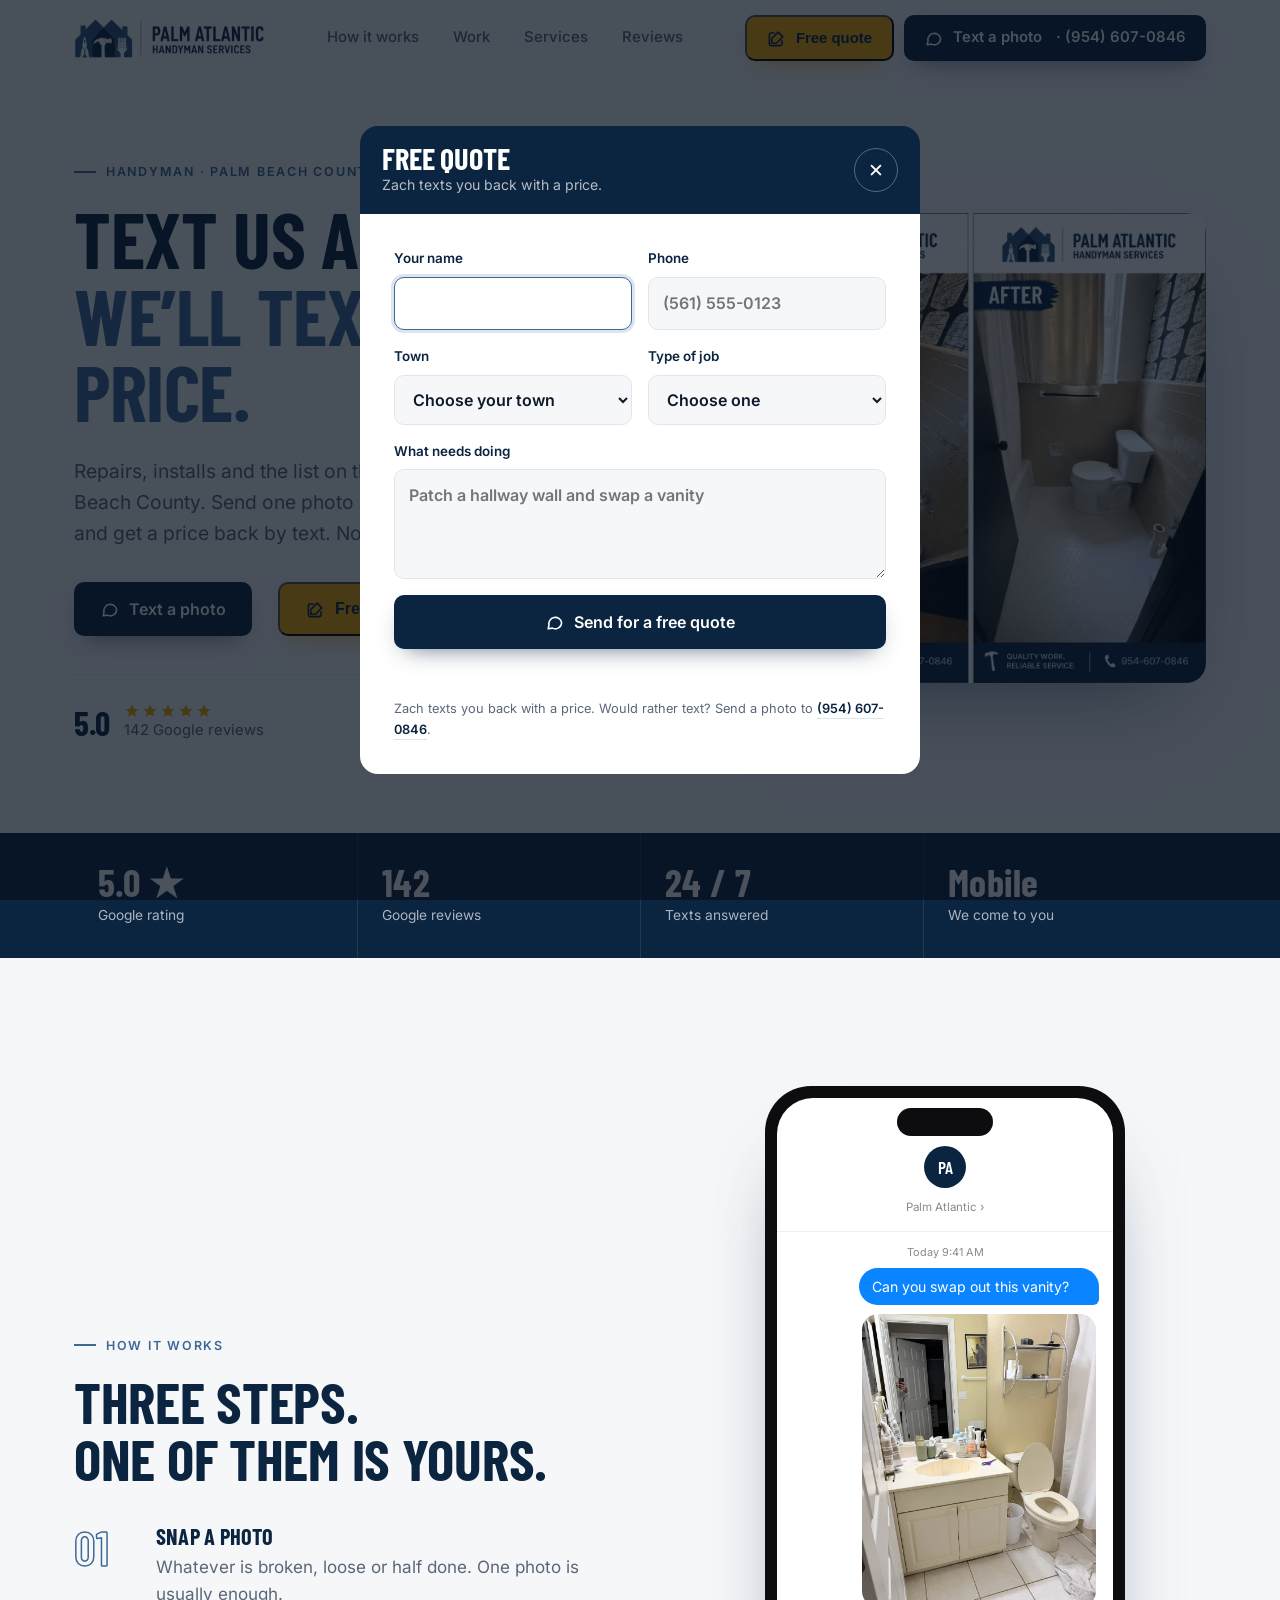
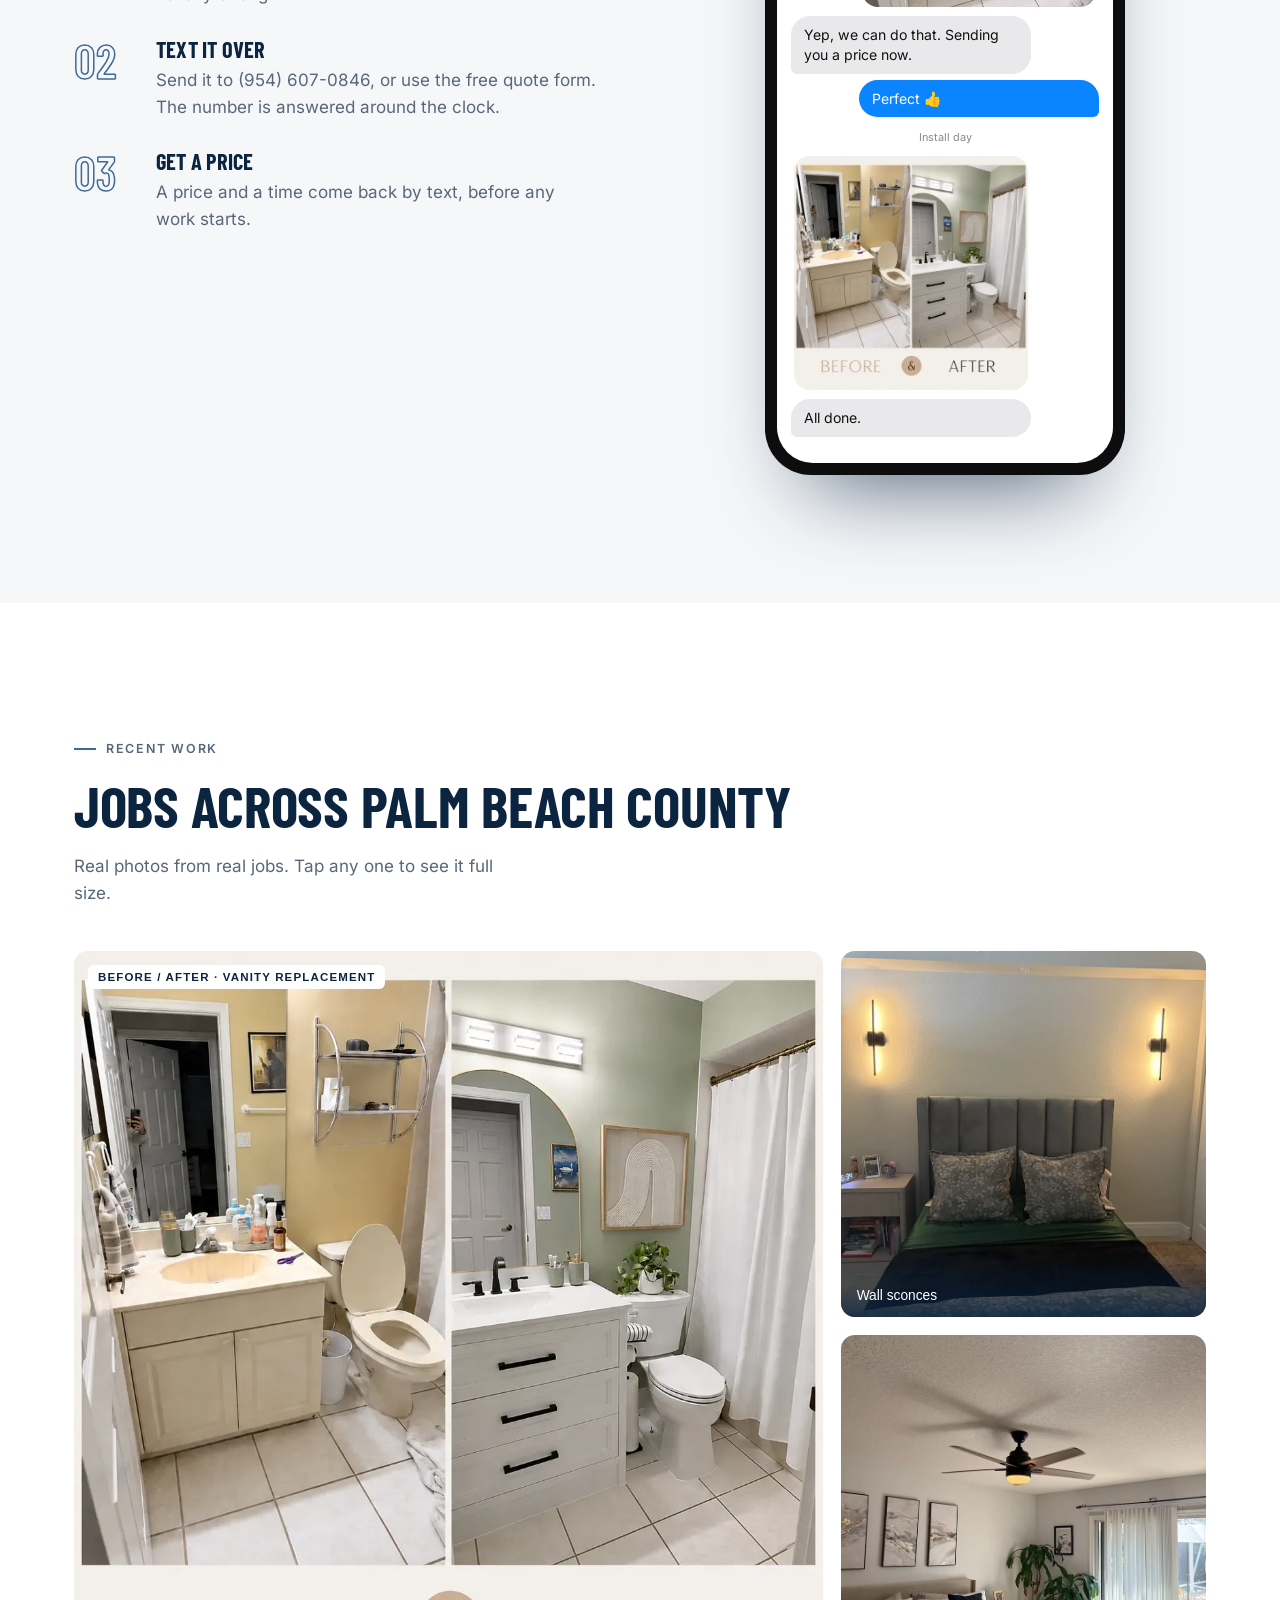
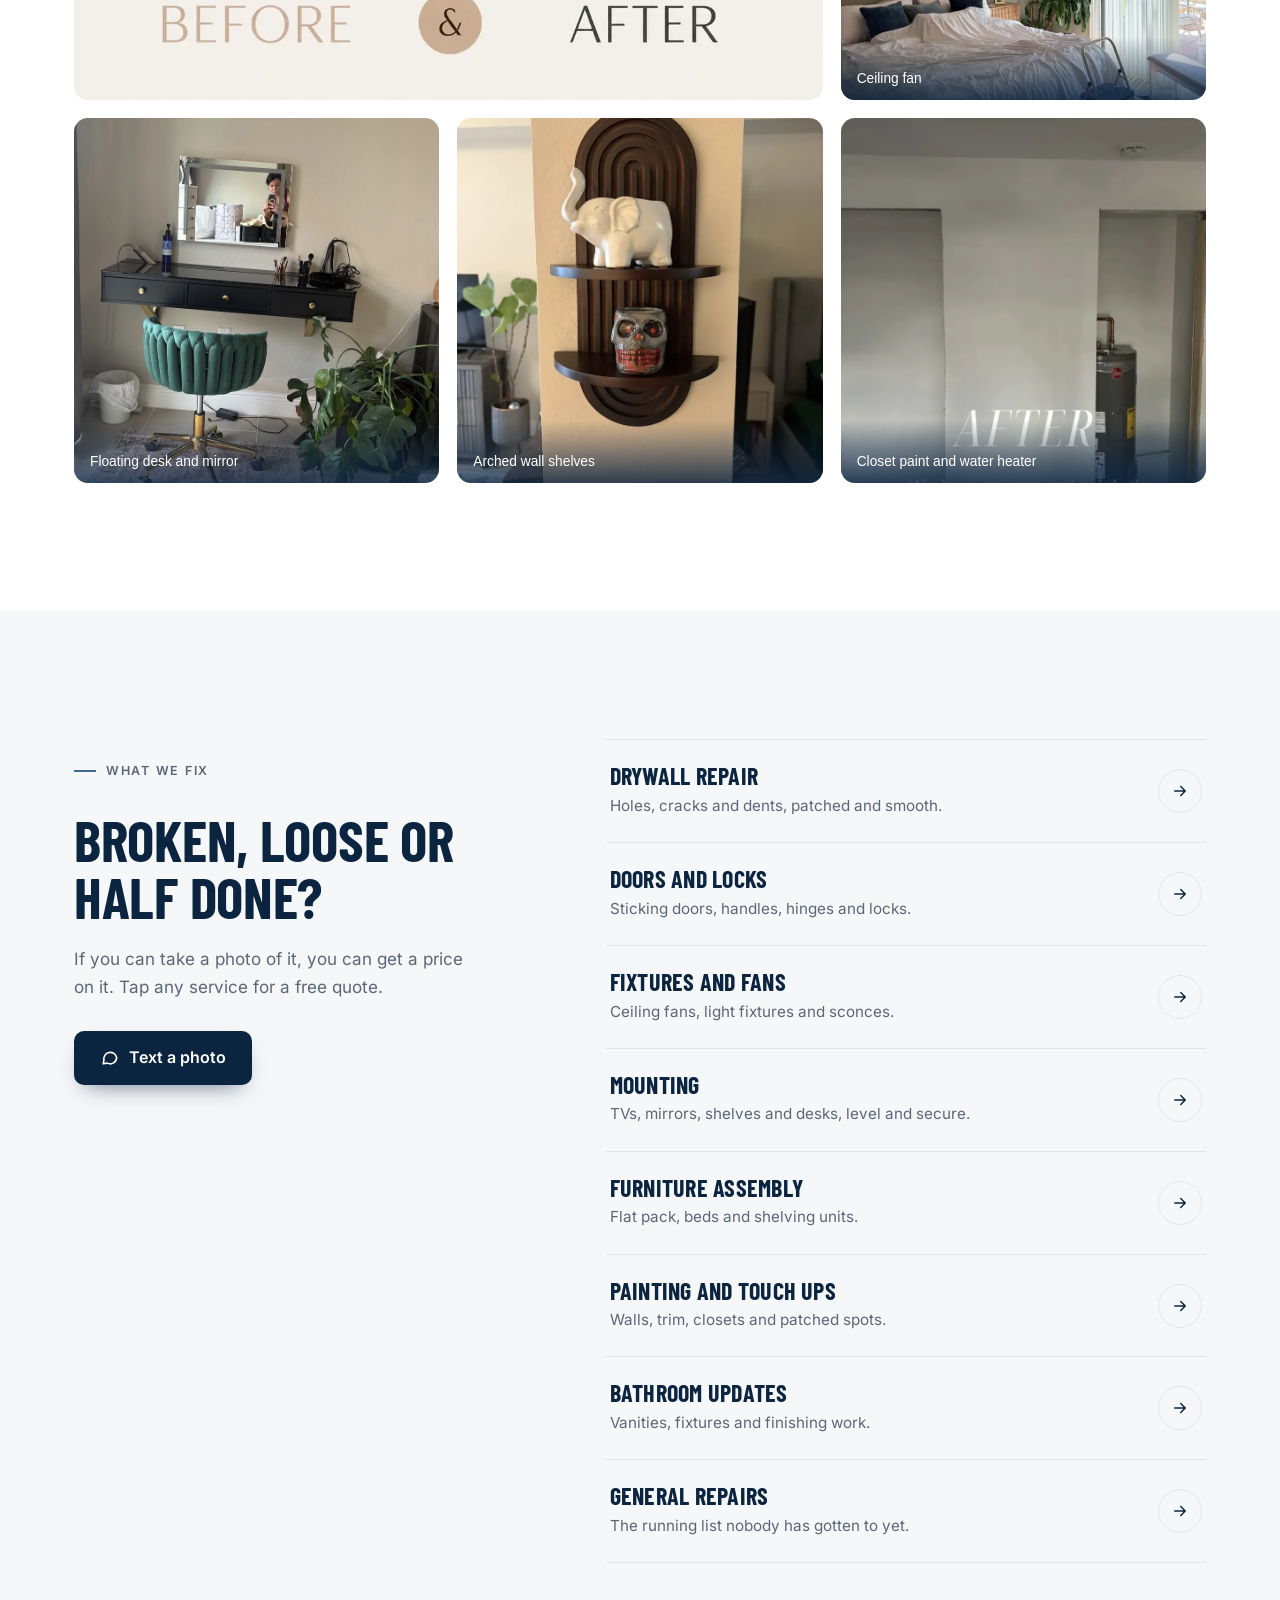
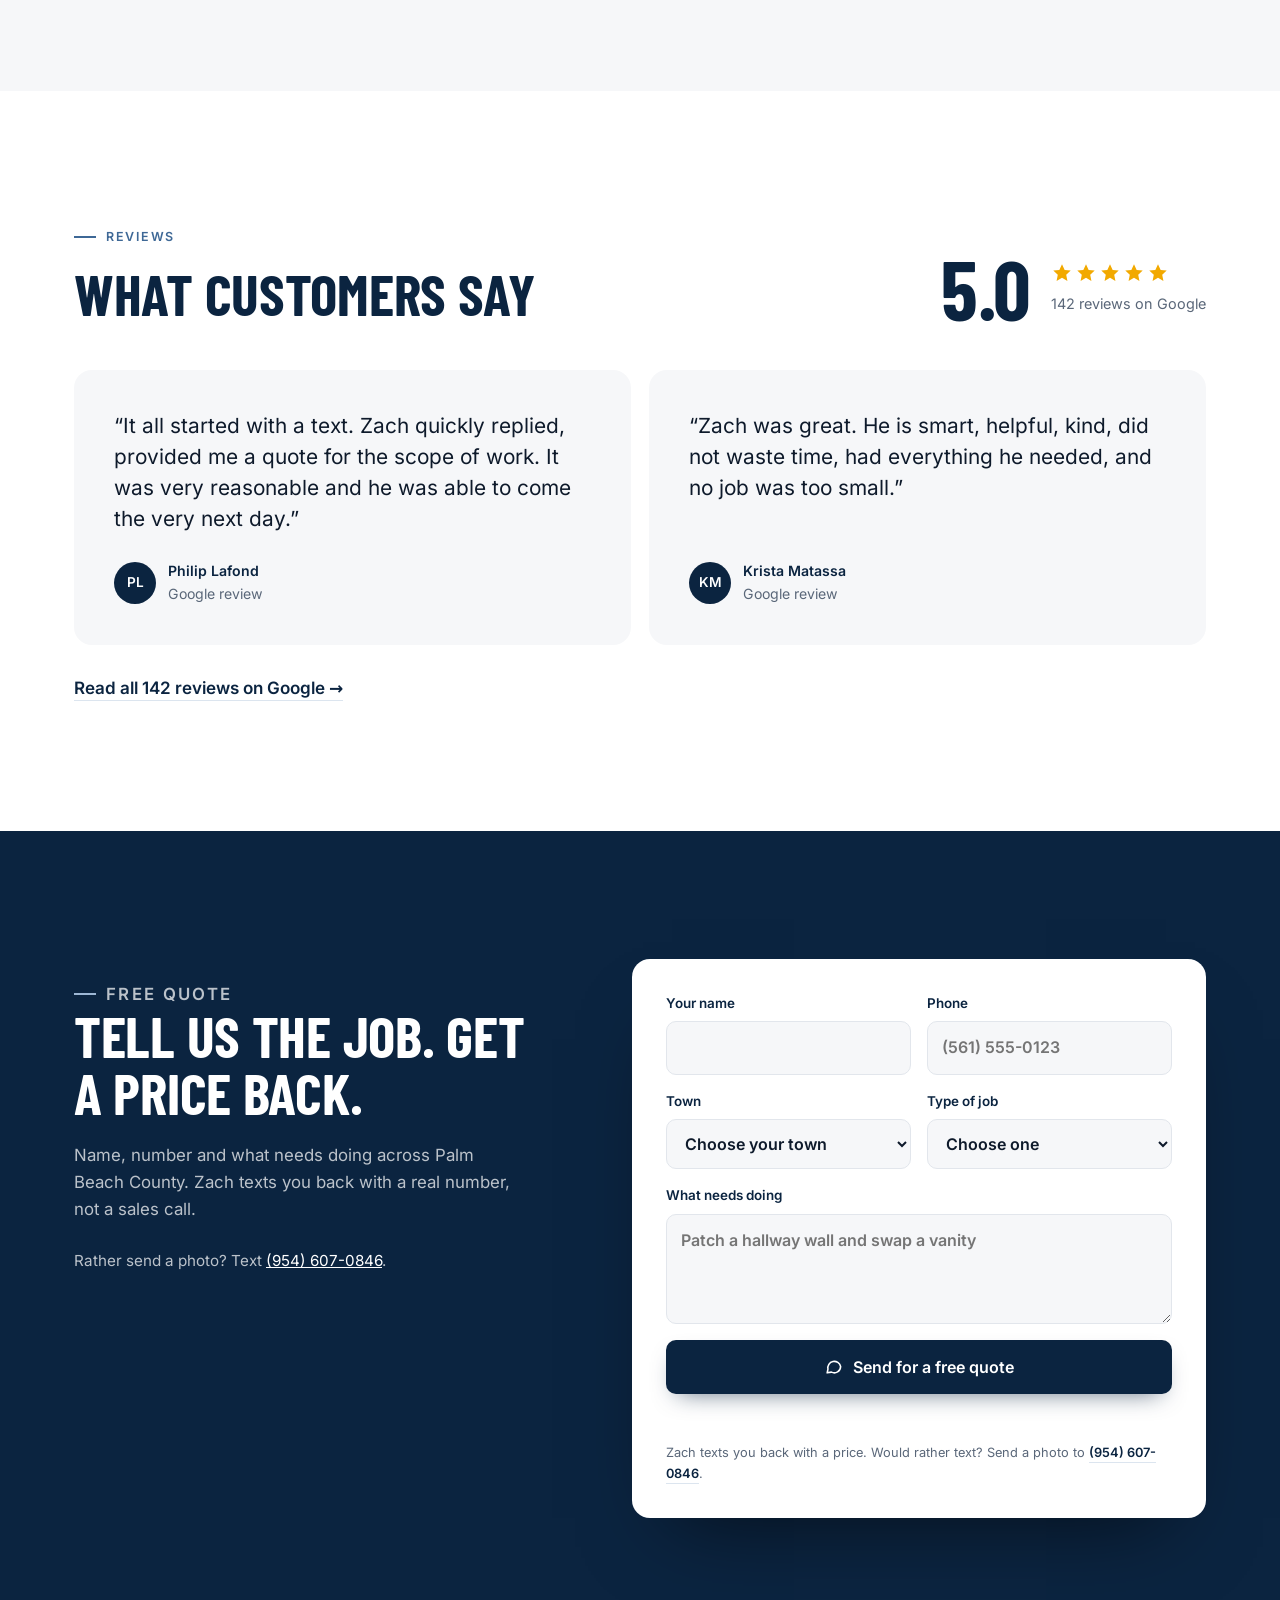
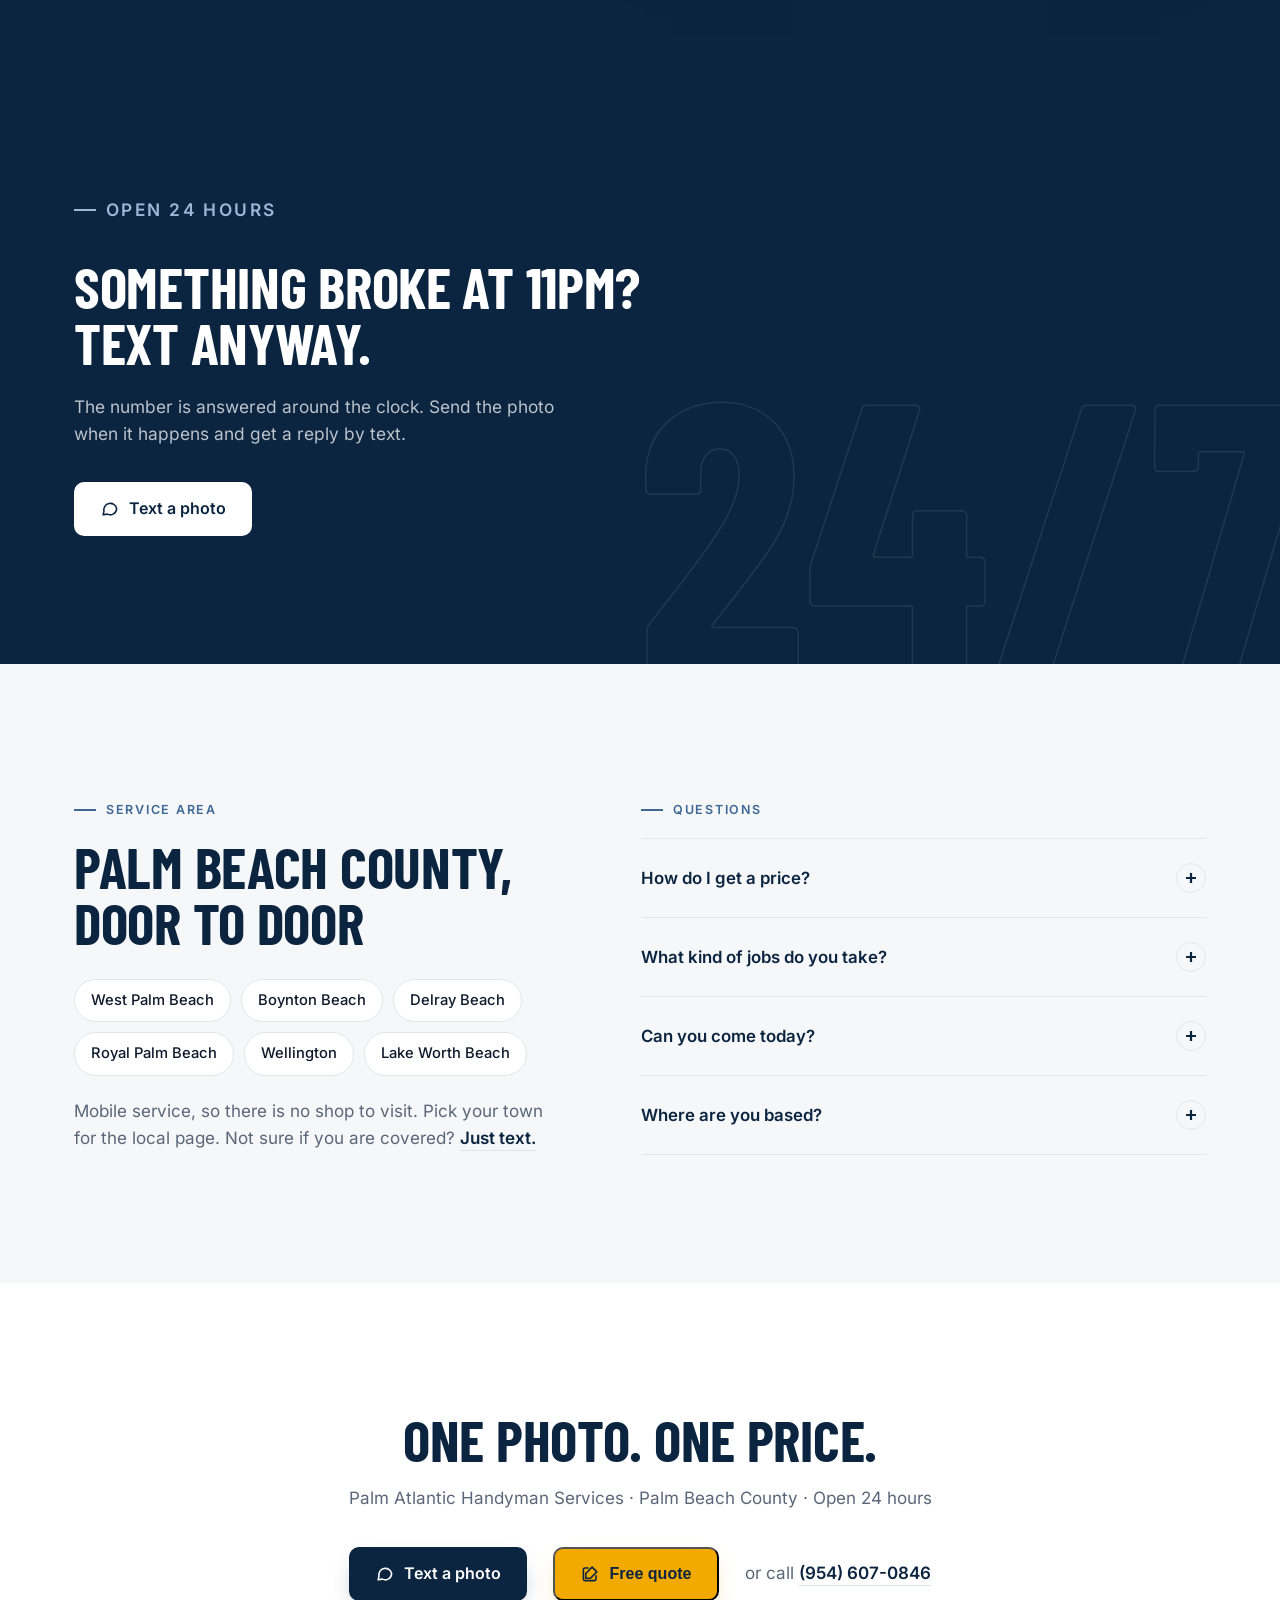
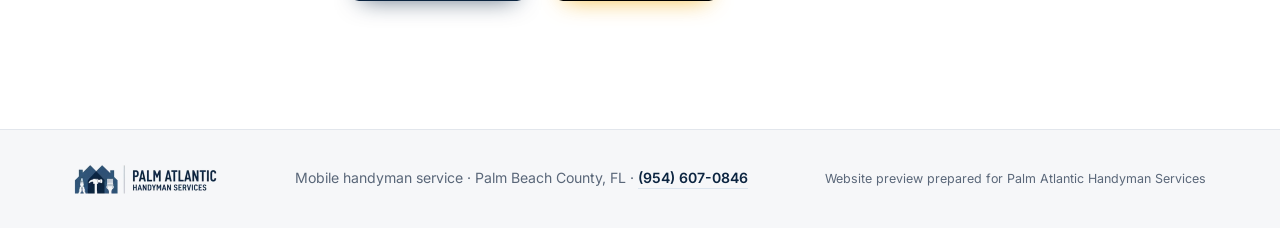
==== index.html @ 65b7be6b "Palm Atlantic Handyman Services demo (Palm Beach County) Co-Authored-By: Claude Opus 5.5 <noreply@an" ====
<!doctype html>
<html lang="en">
<head>
<meta charset="utf-8">
<meta name="viewport" content="width=device-width, initial-scale=1">
<title>Palm Atlantic Handyman Services | Palm Beach County | Text a Photo for a Price</title>
<meta name="description" content="Text a photo of the job to (954) 607-0846 or request a free quote. Handyman work across Palm Beach County. 5.0 stars from 142 Google reviews. Open 24 hours.">
<meta name="robots" content="noindex, nofollow">
<link rel="canonical" href="https://palm-atlantic-handyman-services-demo.github.io/">
<meta name="theme-color" content="#0B2440">
<link rel="icon" href="favicon.svg" type="image/svg+xml">
<link rel="preload" href="fonts/barlow-condensed-latin-700-normal.woff2" as="font" type="font/woff2" crossorigin>
<link rel="preload" href="fonts/inter-latin-400-normal.woff2" as="font" type="font/woff2" crossorigin>
<link rel="stylesheet" href="site.css">
<script type="application/ld+json">{"@context": "https://schema.org", "@type": "HomeAndConstructionBusiness", "name": "Palm Atlantic Handyman Services", "telephone": "+1-954-607-0846", "url": "https://palm-atlantic-handyman-services-demo.github.io/", "areaServed": [{"@type": "AdministrativeArea", "name": "Palm Beach County, Florida"}, {"@type": "City", "name": "West Palm Beach, FL"}, {"@type": "City", "name": "Boynton Beach, FL"}, {"@type": "City", "name": "Delray Beach, FL"}, {"@type": "City", "name": "Royal Palm Beach, FL"}, {"@type": "City", "name": "Wellington, FL"}, {"@type": "City", "name": "Lake Worth Beach, FL"}], "openingHoursSpecification": [{"@type": "OpeningHoursSpecification", "dayOfWeek": ["Monday", "Tuesday", "Wednesday", "Thursday", "Friday", "Saturday", "Sunday"], "opens": "00:00", "closes": "23:59"}], "aggregateRating": {"@type": "AggregateRating", "ratingValue": "5.0", "reviewCount": "142", "bestRating": "5"}}</script>
</head>
<body>
<svg width="0" height="0" style="position:absolute" aria-hidden="true">
  <symbol id="star" viewBox="0 0 24 24"><path d="M12 2.5l2.9 6.1 6.6.8-4.9 4.6 1.3 6.6L12 17.3l-5.9 3.3 1.3-6.6-4.9-4.6 6.6-.8z"/></symbol>
  <symbol id="msg" viewBox="0 0 24 24"><path fill="none" stroke="currentColor" stroke-width="2" stroke-linecap="round" stroke-linejoin="round" d="M21 12a8 8 0 0 1-11.6 7.1L4 20l1-4.6A8 8 0 1 1 21 12z"/></symbol>
  <symbol id="quote" viewBox="0 0 24 24"><path fill="none" stroke="currentColor" stroke-width="2" stroke-linecap="round" stroke-linejoin="round" d="M9 5H5a2 2 0 0 0-2 2v12a2 2 0 0 0 2 2h12a2 2 0 0 0 2-2v-4M14 4l6 6-8 8H6v-6z"/></symbol>
  <symbol id="arrow" viewBox="0 0 24 24"><path stroke-linecap="round" stroke-linejoin="round" d="M5 12h14M13 6l6 6-6 6"/></symbol>
</svg>
<header class="hdr" id="hdr">
  <div class="wrap hdr-in">
    <a class="logo" href="#top" aria-label="Palm Atlantic Handyman Services, home"><img src="img/logo.webp" alt="Palm Atlantic Handyman Services" width="192" height="40"></a>
    <nav class="nav" aria-label="Main"><a href="#how">How it works</a><a href="#work">Work</a><a href="#services">Services</a><a href="#reviews">Reviews</a></nav>
    <div class="hdr-ctas">
      <button class="btn btn-quote" type="button" data-quote><svg><use href="#quote"/></svg>Free quote</button>
      <a class="btn btn-primary" href="sms:+19546070846"><svg><use href="#msg"/></svg>Text a photo<span class="long">&nbsp;· (954) 607-0846</span></a>
    </div>
  </div>
</header>
<main id="top">
<section class="hero">
  <div class="wrap hero-grid">
    <div>
      <p class="kicker">Handyman · Palm Beach County, FL</p>
      <h1>Text us a photo.<br><span>We’ll text you a price.</span></h1>
      <p class="lede">Repairs, installs and the list on the fridge, handled across Palm Beach County. Send one photo of the job or a quick request and get a price back by text. No sales call.</p>
      <div class="cta-row" id="heroCta">
        <a class="btn btn-primary" href="sms:+19546070846"><svg><use href="#msg"/></svg>Text a photo</a>
        <button class="btn btn-quote" type="button" data-quote><svg><use href="#quote"/></svg>Free quote</button>
        <span class="muted">or call <a class="link" href="tel:+19546070846">(954) 607-0846</a></span>
      </div>
      <div class="rating">
        <b>5.0</b>
        <div><div class="stars" aria-label="5 out of 5 stars"><svg><use href="#star"/></svg><svg><use href="#star"/></svg><svg><use href="#star"/></svg><svg><use href="#star"/></svg><svg><use href="#star"/></svg></div>142 Google reviews</div>
      </div>
    </div>
    <div class="hero-media rv">
      <div class="frame"><img src="img/hero-ba-shower.webp" alt="Before and after of a bathroom renovation by Palm Atlantic Handyman Services" width="1100" height="1100" fetchpriority="high"></div>
      <div class="tag"><i><svg viewBox="0 0 24 24"><circle cx="12" cy="12" r="9"/><path d="M12 7v5l3 2"/></svg></i><div><strong>Open 24 hours</strong>Text any time</div></div>
    </div>
  </div>
</section>
<div class="stats">
  <div class="wrap stats-in">
    <div class="stat"><b>5.0 ★</b><span>Google rating</span></div>
    <div class="stat"><b>142</b><span>Google reviews</span></div>
    <div class="stat"><b>24 / 7</b><span>Texts answered</span></div>
    <div class="stat"><b>Mobile</b><span>We come to you</span></div>
  </div>
</div>
<section id="how">
  <div class="wrap how-grid">
    <div class="rv">
      <p class="kicker">How it works</p>
      <h2>Three steps.<br>One of them is yours.</h2>
      <ol class="steps">
        <li><span class="n">01</span><div><h3>Snap a photo</h3><p>Whatever is broken, loose or half done. One photo is usually enough.</p></div></li>
        <li><span class="n">02</span><div><h3>Text it over</h3><p>Send it to (954) 607-0846, or use the free quote form. The number is answered around the clock.</p></div></li>
        <li><span class="n">03</span><div><h3>Get a price</h3><p>A price and a time come back by text, before any work starts.</p></div></li>
      </ol>
    </div>
    <div class="phone rv" role="img" aria-label="Example text conversation: a customer sends a photo of an old bathroom vanity, gets a price, and later receives a before and after photo of the new vanity.">
      <div class="screen">
        <div class="island"></div>
        <div class="chat-top"><div class="av">PA</div><small>Palm Atlantic ›</small></div>
        <div class="time">Today 9:41 AM</div>
        <div class="msg me">Can you swap out this vanity?</div>
        <div class="msg me pic"><img src="img/old-vanity.webp" alt="Customer photo of an old bathroom vanity" width="825" height="1100" loading="lazy"></div>
        <div class="msg them">Yep, we can do that. Sending you a price now.</div>
        <div class="msg me">Perfect 👍</div>
        <div class="time">Install day</div>
        <div class="msg them pic"><img src="img/ba-vanity.webp" alt="Before and after of the new vanity" width="1100" height="1100" loading="lazy"></div>
        <div class="msg them">All done.</div>
      </div>
    </div>
  </div>
</section>
<section class="work" id="work">
  <div class="wrap">
    <div class="sec-head rv">
      <div><p class="kicker">Recent work</p><h2>Jobs across Palm Beach County</h2></div>
      <p>Real photos from real jobs. Tap any one to see it full size.</p>
    </div>
    <div class="grid" id="gallery">
      <figure class="cell feat rv" style="margin:0"><button type="button" class="tile" data-src="img/ba-vanity.webp" data-cap="Bathroom vanity replacement, before and after"><img src="img/ba-vanity.webp" alt="Before and after of a bathroom vanity replacement" width="1100" height="1100" loading="lazy"><span class="badge">Before / After · Vanity replacement</span></button></figure>
      <figure class="cell rv" style="margin:0"><button type="button" class="tile" data-src="img/sconces.webp" data-cap="Wall sconces installed"><img src="img/sconces.webp" alt="Bedroom with newly installed wall sconces beside the headboard" width="825" height="1100" loading="lazy"><figcaption>Wall sconces</figcaption></button></figure>
      <figure class="cell rv" style="margin:0"><button type="button" class="tile" data-src="img/fan.webp" data-cap="Ceiling fan installed"><img src="img/fan.webp" alt="Bedroom with a newly installed ceiling fan" width="825" height="1100" loading="lazy"><figcaption>Ceiling fan</figcaption></button></figure>
      <figure class="cell rv" style="margin:0"><button type="button" class="tile" data-src="img/desk.webp" data-cap="Floating desk and mirror mounted"><img src="img/desk.webp" alt="Wall-mounted floating desk and mirror" width="825" height="1100" loading="lazy"><figcaption>Floating desk and mirror</figcaption></button></figure>
      <figure class="cell rv" style="margin:0"><button type="button" class="tile" data-src="img/shelves.webp" data-cap="Arched wall shelves mounted"><img src="img/shelves.webp" alt="Dark wood arched wall shelves mounted on a wall" width="825" height="1100" loading="lazy"><figcaption>Arched wall shelves</figcaption></button></figure>
      <figure class="cell rv" style="margin:0"><button type="button" class="tile" data-src="img/closet.webp" data-cap="Closet primed and painted, water heater replaced"><img src="img/closet.webp" alt="Closet after priming, painting and a water heater replacement" width="778" height="1100" loading="lazy" style="object-position:50% 20%"><figcaption>Closet paint and water heater</figcaption></button></figure>
    </div>
  </div>
</section>
<section id="services">
  <div class="wrap svc-grid">
    <div class="svc-side rv">
      <p class="kicker">What we fix</p>
      <h2>Broken, loose or half done?</h2>
      <p>If you can take a photo of it, you can get a price on it. Tap any service for a free quote.</p>
      <a class="btn btn-primary" href="sms:+19546070846"><svg><use href="#msg"/></svg>Text a photo</a>
    </div>
    <ul class="svc-list rv">
      <li><a href="#quote" data-quote data-service="Drywall repair"><h3>Drywall repair</h3><p>Holes, cracks and dents, patched and smooth.</p><span class="go"><svg><use href="#arrow"/></svg></span></a></li><li><a href="#quote" data-quote data-service="Doors and locks"><h3>Doors and locks</h3><p>Sticking doors, handles, hinges and locks.</p><span class="go"><svg><use href="#arrow"/></svg></span></a></li><li><a href="#quote" data-quote data-service="Fixtures and fans"><h3>Fixtures and fans</h3><p>Ceiling fans, light fixtures and sconces.</p><span class="go"><svg><use href="#arrow"/></svg></span></a></li><li><a href="#quote" data-quote data-service="Mounting"><h3>Mounting</h3><p>TVs, mirrors, shelves and desks, level and secure.</p><span class="go"><svg><use href="#arrow"/></svg></span></a></li><li><a href="#quote" data-quote data-service="Furniture assembly"><h3>Furniture assembly</h3><p>Flat pack, beds and shelving units.</p><span class="go"><svg><use href="#arrow"/></svg></span></a></li><li><a href="#quote" data-quote data-service="Painting and touch ups"><h3>Painting and touch ups</h3><p>Walls, trim, closets and patched spots.</p><span class="go"><svg><use href="#arrow"/></svg></span></a></li><li><a href="#quote" data-quote data-service="Bathroom updates"><h3>Bathroom updates</h3><p>Vanities, fixtures and finishing work.</p><span class="go"><svg><use href="#arrow"/></svg></span></a></li><li><a href="#quote" data-quote data-service="General repairs"><h3>General repairs</h3><p>The running list nobody has gotten to yet.</p><span class="go"><svg><use href="#arrow"/></svg></span></a></li>
    </ul>
  </div>
</section>
<section class="reviews" id="reviews">
  <div class="wrap">
    <div class="rev-top rv">
      <div><p class="kicker">Reviews</p><h2>What customers say</h2></div>
      <div class="score"><b>5.0</b><div><div class="stars" aria-label="5 out of 5 stars"><svg><use href="#star"/></svg><svg><use href="#star"/></svg><svg><use href="#star"/></svg><svg><use href="#star"/></svg><svg><use href="#star"/></svg></div><small>142 reviews on Google</small></div></div>
    </div>
    <div class="quotes"><blockquote class="quote rv"><p>“It all started with a text. Zach quickly replied, provided me a quote for the scope of work. It was very reasonable and he was able to come the very next day.”</p><footer><span class="av">PL</span><span><strong>Philip Lafond</strong>Google review</span></footer></blockquote><blockquote class="quote rv"><p>“Zach was great. He is smart, helpful, kind, did not waste time, had everything he needed, and no job was too small.”</p><footer><span class="av">KM</span><span><strong>Krista Matassa</strong>Google review</span></footer></blockquote></div>
    <p style="margin-top:30px"><a class="link" href="https://www.google.com/search?q=Palm+Atlantic+Handyman+Services+reviews" target="_blank" rel="noopener">Read all 142 reviews on Google →</a></p>
  </div>
</section>
<section class="quote-sec" id="quote">
  <div class="wrap quote-grid">
    <div class="intro rv">
      <p class="kicker">Free quote</p>
      <h2>Tell us the job. Get a price back.</h2>
      <p>Name, number and what needs doing across Palm Beach County. Zach texts you back with a real number, not a sales call.</p>
      <p class="alt">Rather send a photo? Text <a href="sms:+19546070846">(954) 607-0846</a>.</p>
    </div>
    <div class="rv"><form class="q" id="quoteform" data-site="s_c24e69eabbfb9b0d" data-biz="Palm Atlantic Handyman Services" novalidate>
  <div class="row">
    <label>Your name<input name="name" autocomplete="name" required></label>
    <label>Phone<input name="phone" type="tel" inputmode="tel" autocomplete="tel" placeholder="(561) 555-0123" required></label>
  </div>
  <div class="row">
    <label>Town<select name="city"><option value="">Choose your town</option><option>West Palm Beach</option><option>Boynton Beach</option><option>Delray Beach</option><option>Royal Palm Beach</option><option>Wellington</option><option>Lake Worth Beach</option><option>Other Palm Beach County</option></select></label>
    <label>Type of job<select name="service"><option value="">Choose one</option><option>Drywall repair</option><option>Doors and locks</option><option>Fixtures and fans</option><option>Mounting</option><option>Furniture assembly</option><option>Painting and touch ups</option><option>Bathroom updates</option><option>General repairs</option><option>Something else</option></select></label>
  </div>
  <label>What needs doing<textarea name="details" placeholder="Patch a hallway wall and swap a vanity"></textarea></label>
  <label class="hp" aria-hidden="true">Website<input name="website" tabindex="-1" autocomplete="off"></label>
  <button class="btn btn-primary" type="submit"><svg><use href="#msg"/></svg>Send for a free quote</button>
  <p class="form-ok" role="status" aria-live="polite"></p>
  <p class="fine">Zach texts you back with a price. Would rather text? Send a photo to <a class="link" href="sms:+19546070846">(954) 607-0846</a>.</p>
</form></div>
  </div>
</section>
<section class="night">
  <div class="wrap rv">
    <p class="kicker">Open 24 hours</p>
    <h2>Something broke at 11pm? Text anyway.</h2>
    <p>The number is answered around the clock. Send the photo when it happens and get a reply by text.</p>
    <a class="btn btn-light" href="sms:+19546070846"><svg><use href="#msg"/></svg>Text a photo</a>
  </div>
</section>
<section id="faq">
  <div class="wrap af">
    <div class="rv">
      <p class="kicker">Service area</p>
      <h2>Palm Beach County, door to door</h2>
      <ul class="towns"><li><a href="areas/west-palm-beach/">West Palm Beach</a></li><li><a href="areas/boynton-beach/">Boynton Beach</a></li><li><a href="areas/delray-beach/">Delray Beach</a></li><li><a href="areas/royal-palm-beach/">Royal Palm Beach</a></li><li><a href="areas/wellington/">Wellington</a></li><li><a href="areas/lake-worth-beach/">Lake Worth Beach</a></li></ul>
      <p class="muted">Mobile service, so there is no shop to visit. Pick your town for the local page. Not sure if you are covered? <a class="link" href="sms:+19546070846">Just text.</a></p>
    </div>
    <div class="rv">
      <p class="kicker">Questions</p>
      <details><summary>How do I get a price?<span class="pm"><svg viewBox="0 0 12 12"><path d="M6 1v10M1 6h10"/></svg></span></summary><p>Text a photo of the job to (954) 607-0846, or use the free quote form. You get a price back by text before any work starts.</p></details><details><summary>What kind of jobs do you take?<span class="pm"><svg viewBox="0 0 12 12"><path d="M6 1v10M1 6h10"/></svg></span></summary><p>Repairs, installs, mounting, assembly and touch ups around the house. If you are unsure, send the photo and ask.</p></details><details><summary>Can you come today?<span class="pm"><svg viewBox="0 0 12 12"><path d="M6 1v10M1 6h10"/></svg></span></summary><p>Text and ask. The number is answered 24 hours, so you will get a straight answer quickly.</p></details><details><summary>Where are you based?<span class="pm"><svg viewBox="0 0 12 12"><path d="M6 1v10M1 6h10"/></svg></span></summary><p>We are a mobile service across Palm Beach County, so we come to you.</p></details>
    </div>
  </div>
</section>
<section class="final">
  <div class="wrap rv">
    <h2>One photo. One price.</h2>
    <p>Palm Atlantic Handyman Services · Palm Beach County · Open 24 hours</p>
    <div class="cta-row">
      <a class="btn btn-primary" href="sms:+19546070846"><svg><use href="#msg"/></svg>Text a photo</a>
      <button class="btn btn-quote" type="button" data-quote><svg><use href="#quote"/></svg>Free quote</button>
      <span class="muted">or call <a class="link" href="tel:+19546070846">(954) 607-0846</a></span>
    </div>
  </div>
</section>
</main>
<footer class="site">
  <div class="wrap foot">
    <img src="img/logo.webp" alt="Palm Atlantic Handyman Services" width="144" height="30" loading="lazy">
    <span>Mobile handyman service · Palm Beach County, FL · <a class="link" href="tel:+19546070846">(954) 607-0846</a></span>
    <span class="preview-note">Website preview prepared for Palm Atlantic Handyman Services</span>
  </div>
</footer>

<div class="mbar" id="mbar">
  <a class="btn btn-ghost" href="tel:+19546070846">Call</a>
  <a class="btn btn-ghost" href="sms:+19546070846">Text</a>
  <button class="btn btn-quote" type="button" data-quote>Free quote</button>
</div>

<dialog class="qm" id="quoteModal" aria-labelledby="qmTitle">
  <div class="qm-head"><div><h2 id="qmTitle">Free quote</h2><p>Zach texts you back with a price.</p></div><button class="qm-x" type="button" aria-label="Close" data-close>✕</button></div>
  <form class="q" id="quoteformModal" data-site="s_c24e69eabbfb9b0d" data-biz="Palm Atlantic Handyman Services" novalidate>
  <div class="row">
    <label>Your name<input name="name" autocomplete="name" required></label>
    <label>Phone<input name="phone" type="tel" inputmode="tel" autocomplete="tel" placeholder="(561) 555-0123" required></label>
  </div>
  <div class="row">
    <label>Town<select name="city"><option value="">Choose your town</option><option>West Palm Beach</option><option>Boynton Beach</option><option>Delray Beach</option><option>Royal Palm Beach</option><option>Wellington</option><option>Lake Worth Beach</option><option>Other Palm Beach County</option></select></label>
    <label>Type of job<select name="service"><option value="">Choose one</option><option>Drywall repair</option><option>Doors and locks</option><option>Fixtures and fans</option><option>Mounting</option><option>Furniture assembly</option><option>Painting and touch ups</option><option>Bathroom updates</option><option>General repairs</option><option>Something else</option></select></label>
  </div>
  <label>What needs doing<textarea name="details" placeholder="Patch a hallway wall and swap a vanity"></textarea></label>
  <label class="hp" aria-hidden="true">Website<input name="website" tabindex="-1" autocomplete="off"></label>
  <button class="btn btn-primary" type="submit"><svg><use href="#msg"/></svg>Send for a free quote</button>
  <p class="form-ok" role="status" aria-live="polite"></p>
  <p class="fine">Zach texts you back with a price. Would rather text? Send a photo to <a class="link" href="sms:+19546070846">(954) 607-0846</a>.</p>
</form>
</dialog>
<div class="lb" id="lb" role="dialog" aria-modal="true" aria-label="Photo viewer">
  <button class="x" type="button" aria-label="Close">✕</button>
  <button class="pv" type="button" aria-label="Previous photo">‹</button>
  <button class="nx" type="button" aria-label="Next photo">›</button>
  <figure id="lbFig"><figcaption id="lbCap"></figcaption></figure>
</div>
<script src="site.js"></script>
</body>
</html>
---- site.css ----
@font-face{font-family:'Barlow Condensed';font-style:normal;font-weight:600;font-display:swap;src:url(fonts/barlow-condensed-latin-600-normal.woff2) format('woff2')}
@font-face{font-family:'Barlow Condensed';font-style:normal;font-weight:700;font-display:swap;src:url(fonts/barlow-condensed-latin-700-normal.woff2) format('woff2')}
@font-face{font-family:'Inter';font-style:normal;font-weight:400;font-display:swap;src:url(fonts/inter-latin-400-normal.woff2) format('woff2')}
@font-face{font-family:'Inter';font-style:normal;font-weight:500;font-display:swap;src:url(fonts/inter-latin-500-normal.woff2) format('woff2')}
@font-face{font-family:'Inter';font-style:normal;font-weight:600;font-display:swap;src:url(fonts/inter-latin-600-normal.woff2) format('woff2')}
:root{
  --navy:#0B2440; --navy-2:#13335A; --steel:#3E6896; --steel-l:#DCE5EF;
  --bg:#F6F7F9; --white:#FFFFFF; --ink:#0E1A2B; --muted:#5A6779; --line:#E2E6EC;
  --gold:#F2A900;
  --max:1180px; --r:14px;
  --display:'Barlow Condensed','Arial Narrow',sans-serif;
  --body:'Inter',system-ui,-apple-system,sans-serif;
}
*{box-sizing:border-box}
html{scroll-behavior:smooth;-webkit-text-size-adjust:100%}
body{margin:0;background:var(--bg);color:var(--ink);font-family:var(--body);font-size:17px;line-height:1.6;overflow-x:hidden}
img{display:block;max-width:100%;height:auto}
a{color:inherit}
h1,h2,h3{font-family:var(--display);font-weight:700;line-height:.98;letter-spacing:-.005em;margin:0;color:var(--navy);text-transform:uppercase}
h1{font-size:clamp(3rem,6.2vw,4.9rem)}
h2{font-size:clamp(2.2rem,4.6vw,3.6rem)}
h3{font-size:1.45rem;letter-spacing:.01em}
p{margin:0}
.wrap{max-width:var(--max);margin:0 auto;padding:0 24px}
.kicker{display:inline-flex;align-items:center;gap:10px;font-size:.78rem;font-weight:600;letter-spacing:.14em;text-transform:uppercase;color:var(--steel);margin-bottom:18px}
.kicker::before{content:"";width:22px;height:2px;background:var(--steel)}
section{padding:clamp(72px,10vw,128px) 0}
:focus-visible{outline:3px solid var(--steel);outline-offset:3px;border-radius:4px}

/* buttons */
.btn{display:inline-flex;align-items:center;justify-content:center;gap:10px;min-height:54px;padding:0 26px;border-radius:10px;font-weight:600;font-size:1rem;text-decoration:none;transition:background .2s,transform .2s,box-shadow .2s;white-space:nowrap}
.btn svg{width:19px;height:19px;flex:none}
.btn-primary{background:var(--navy);color:#fff;box-shadow:0 10px 24px -12px rgba(11,36,64,.7)}
.btn-primary:hover{background:var(--navy-2);transform:translateY(-1px)}
.btn-light{background:#fff;color:var(--navy)}
.btn-light:hover{background:var(--steel-l)}
.link{font-weight:600;color:var(--navy);text-decoration:none;border-bottom:1.5px solid var(--steel-l);padding-bottom:2px;transition:border-color .2s}
.link:hover{border-color:var(--navy)}

/* header */
.hdr{position:sticky;top:0;z-index:50;background:rgba(246,247,249,.88);backdrop-filter:saturate(1.4) blur(14px);-webkit-backdrop-filter:saturate(1.4) blur(14px);border-bottom:1px solid transparent;transition:border-color .2s}
.hdr.scrolled{border-color:var(--line)}
.hdr-in{display:flex;align-items:center;justify-content:space-between;height:76px;gap:24px}
.logo img{height:40px;width:auto}
.nav{display:none;gap:34px;font-size:.93rem;font-weight:500;color:var(--muted)}
.nav a{text-decoration:none;transition:color .2s}
.nav a:hover{color:var(--navy)}
.hdr .btn{min-height:46px;padding:0 20px;font-size:.93rem}
@media(min-width:960px){.nav{display:flex}}
@media(max-width:520px){.logo img{height:32px}.hdr .btn .long{display:none}}

/* hero */
.hero{padding:clamp(40px,6vw,80px) 0 clamp(56px,7vw,96px)}
.hero-grid{display:grid;gap:48px;align-items:center}
@media(min-width:960px){.hero-grid{grid-template-columns:1.12fr .88fr;gap:64px}}
.hero h1 span{color:var(--steel)}
.hero .lede{font-size:clamp(1.05rem,1.6vw,1.2rem);color:var(--muted);max-width:30em;margin:26px 0 34px}
.cta-row{display:flex;flex-wrap:wrap;align-items:center;gap:14px 26px}
.rating{display:flex;align-items:center;gap:14px;margin-top:38px;padding-top:28px;border-top:1px solid var(--line);font-size:.92rem;color:var(--muted)}
.rating b{font-family:var(--display);font-size:2.1rem;line-height:1;color:var(--navy)}
.stars{display:flex;gap:2px;color:var(--gold)}
.stars svg{width:16px;height:16px;fill:currentColor}
.hero-media{position:relative}
.hero-media .frame{border-radius:20px;overflow:hidden;box-shadow:0 40px 80px -40px rgba(11,36,64,.55);background:#fff}
.hero-media img{width:100%;aspect-ratio:1/1;object-fit:cover}
.tag{position:absolute;left:-18px;bottom:28px;background:#fff;border-radius:12px;padding:14px 18px;box-shadow:0 18px 40px -18px rgba(11,36,64,.45);display:flex;align-items:center;gap:12px;font-size:.86rem;color:var(--muted);line-height:1.3}
.tag strong{display:block;color:var(--navy);font-size:.95rem}
.tag i{width:38px;height:38px;border-radius:10px;background:var(--navy);display:grid;place-items:center;flex:none}
.tag i svg{width:18px;height:18px;fill:none;stroke:#fff;stroke-width:2}
@media(max-width:959px){.tag{left:12px;bottom:12px}}

/* stats */
.stats{background:var(--navy);color:#fff;padding:0}
.stats-in{display:grid;grid-template-columns:repeat(2,1fr)}
@media(min-width:860px){.stats-in{grid-template-columns:repeat(4,1fr)}}
.stat{padding:30px 24px;border-left:1px solid rgba(255,255,255,.1)}
.stat:first-child{border-left:0}
@media(max-width:859px){.stat:nth-child(3){border-left:0}.stat:nth-child(-n+2){border-bottom:1px solid rgba(255,255,255,.1)}}
.stat b{display:block;font-family:var(--display);font-size:2.4rem;line-height:1;letter-spacing:.01em}
.stat span{font-size:.86rem;color:rgba(255,255,255,.66)}

/* how */
.how-grid{display:grid;gap:56px;align-items:center}
@media(min-width:960px){.how-grid{grid-template-columns:1fr 1fr;gap:88px}}
.steps{list-style:none;margin:40px 0 0;padding:0;display:grid;gap:30px}
.steps li{display:grid;grid-template-columns:64px 1fr;gap:4px 18px}
.steps .n{font-family:var(--display);font-size:3rem;line-height:.9;color:var(--steel-l);-webkit-text-stroke:1.5px var(--steel);color:transparent}
.steps h3{font-size:1.4rem;margin-bottom:6px}
.steps p{color:var(--muted)}
.phone{width:min(360px,100%);margin:0 auto;background:#0d0d0f;border-radius:46px;padding:12px;box-shadow:0 50px 90px -45px rgba(11,36,64,.75)}
.screen{background:#fff;border-radius:36px;overflow:hidden;padding:0 14px 20px}
.island{width:96px;height:28px;background:#0d0d0f;border-radius:20px;margin:10px auto 6px}
.chat-top{text-align:center;padding:4px 0 12px;border-bottom:1px solid #eee;margin:0 -14px 12px}
.chat-top .av{width:42px;height:42px;border-radius:50%;margin:0 auto 4px;background:var(--navy);color:#fff;display:grid;place-items:center;font-family:var(--display);font-size:1.1rem}
.chat-top small{font-size:.72rem;color:#8a8a8e}
.msg{max-width:78%;padding:9px 13px;border-radius:19px;font-size:.88rem;line-height:1.4;margin:6px 0}
.msg.me{background:#0A84FF;color:#fff;margin-left:auto;border-bottom-right-radius:6px}
.msg.them{background:#E9E9EB;color:#111;border-bottom-left-radius:6px}
.msg.pic{padding:3px;background:none}
.msg.pic img{border-radius:16px;aspect-ratio:4/5;object-fit:cover;width:100%}
.msg.them.pic img{aspect-ratio:1/1}
.time{text-align:center;font-size:.68rem;color:#8a8a8e;margin:12px 0 4px}

/* work */
.work{background:#fff}
.sec-head{display:flex;flex-wrap:wrap;justify-content:space-between;align-items:flex-end;gap:20px;margin-bottom:44px}
.sec-head p{color:var(--muted);max-width:26em}
.grid{display:grid;gap:14px;grid-template-columns:repeat(2,1fr)}
@media(min-width:860px){.grid{grid-template-columns:repeat(3,1fr);gap:18px}.grid .feat{grid-column:span 2;grid-row:span 2}}
.grid .feat{grid-column:span 2}
@media(max-width:859px){.grid .cell:last-child{grid-column:span 2}.grid .cell:last-child img{aspect-ratio:16/10;object-position:50% 75%!important}}
.tile{position:relative;border:0;padding:0;background:var(--bg);border-radius:var(--r);overflow:hidden;cursor:zoom-in;display:block;width:100%}
.tile img{width:100%;height:100%;aspect-ratio:1/1;object-fit:cover;transition:transform .6s cubic-bezier(.2,.7,.2,1)}
.tile:hover img{transform:scale(1.04)}
.tile figcaption{position:absolute;left:0;right:0;bottom:0;padding:34px 16px 14px;background:linear-gradient(transparent,rgba(11,36,64,.82));color:#fff;font-size:.86rem;font-weight:500;text-align:left}
.tile .badge{position:absolute;top:14px;left:14px;background:#fff;color:var(--navy);font-size:.72rem;font-weight:600;letter-spacing:.1em;text-transform:uppercase;padding:6px 10px;border-radius:6px}

/* services */
.svc-grid{display:grid;gap:48px}
@media(min-width:960px){.svc-grid{grid-template-columns:.85fr 1.15fr;gap:88px}.svc-side{position:sticky;top:120px;align-self:start}}
.svc-side p{color:var(--muted);margin:22px 0 30px;max-width:24em}
.svc-list{list-style:none;margin:0;padding:0;border-top:1px solid var(--line)}
.svc-list a{display:grid;grid-template-columns:1fr auto;align-items:center;gap:6px 20px;padding:24px 4px;border-bottom:1px solid var(--line);text-decoration:none;transition:background .2s,padding .2s}
.svc-list a:hover{background:#fff;padding-left:16px;padding-right:16px}
.svc-list h3{font-size:1.5rem}
.svc-list p{grid-column:1;color:var(--muted);font-size:.95rem}
.svc-list .go{grid-row:1/span 2;grid-column:2;width:44px;height:44px;border-radius:50%;border:1px solid var(--line);display:grid;place-items:center;transition:background .2s,border-color .2s}
.svc-list .go svg{width:18px;height:18px;stroke:var(--navy);fill:none;stroke-width:2;transition:transform .2s}
.svc-list a:hover .go{background:var(--navy);border-color:var(--navy)}
.svc-list a:hover .go svg{stroke:#fff;transform:translateX(2px)}

/* reviews */
.reviews{background:#fff}
.rev-top{display:grid;gap:40px;margin-bottom:48px}
@media(min-width:960px){.rev-top{grid-template-columns:1fr auto;align-items:end}}
.score{display:flex;align-items:center;gap:20px}
.score b{font-family:var(--display);font-size:5.2rem;line-height:.8;color:var(--navy)}
.score .stars svg{width:22px;height:22px}
.score small{display:block;color:var(--muted);font-size:.9rem;margin-top:8px}
.quotes{display:grid;gap:18px}
@media(min-width:860px){.quotes{grid-template-columns:1fr 1fr}}
.quote{margin:0;background:var(--bg);border-radius:18px;padding:clamp(28px,3.4vw,40px);display:flex;flex-direction:column;gap:26px}
.quote p{font-size:clamp(1.1rem,1.7vw,1.3rem);line-height:1.5;color:var(--ink);flex:1}
.quote footer{display:flex;align-items:center;gap:12px;font-size:.88rem;color:var(--muted)}
.quote .av{width:42px;height:42px;border-radius:50%;background:var(--navy);color:#fff;display:grid;place-items:center;font-weight:600;font-size:.85rem}
.quote footer strong{display:block;color:var(--navy)}

/* night band */
.night{background:var(--navy);color:#fff;position:relative;overflow:hidden}
.night::after{content:"24/7";position:absolute;right:-2%;bottom:-8%;font-family:var(--display);font-weight:700;font-size:clamp(12rem,30vw,26rem);line-height:1;color:transparent;-webkit-text-stroke:1.5px rgba(255,255,255,.09);pointer-events:none}
.night .wrap{position:relative;z-index:1}
.night h2{color:#fff;max-width:11em}
.night p{color:rgba(255,255,255,.72);max-width:30em;margin:22px 0 34px;font-size:1.08rem}
.night .kicker{color:#9DB7D5}.night .kicker::before{background:#9DB7D5}

/* area + faq */
.af{display:grid;gap:64px}
@media(min-width:960px){.af{grid-template-columns:1fr 1.2fr;gap:96px}}
.towns{display:flex;flex-wrap:wrap;gap:10px;margin:28px 0 22px;padding:0;list-style:none}
.towns li{background:#fff;border:1px solid var(--line);border-radius:999px;padding:9px 16px;font-size:.92rem;font-weight:500}
.muted{color:var(--muted)}
details{border-bottom:1px solid var(--line)}
details:first-of-type{border-top:1px solid var(--line)}
summary{list-style:none;cursor:pointer;display:flex;justify-content:space-between;align-items:center;gap:20px;padding:24px 0;font-weight:600;font-size:1.05rem;color:var(--navy)}
summary::-webkit-details-marker{display:none}
summary .pm{width:30px;height:30px;border-radius:50%;border:1px solid var(--line);display:grid;place-items:center;flex:none;transition:transform .25s,background .2s}
summary .pm svg{width:12px;height:12px;stroke:var(--navy);stroke-width:2.2}
details[open] summary .pm{transform:rotate(45deg);background:var(--steel-l)}
details p{padding:0 40px 24px 0;color:var(--muted)}

/* final + footer */
.final{background:#fff;text-align:center}
.final h2{margin:0 auto 18px;max-width:12em}
.final p{color:var(--muted);margin-bottom:34px}
.final .cta-row{justify-content:center}
footer.site{border-top:1px solid var(--line);padding:34px 0 calc(34px + 84px)}
@media(min-width:768px){footer.site{padding-bottom:34px}}
.foot{display:flex;flex-wrap:wrap;gap:16px 30px;align-items:center;justify-content:space-between;font-size:.88rem;color:var(--muted)}
.foot img{height:30px;width:auto}

/* mobile bar */
.mbar{position:fixed;left:0;right:0;bottom:0;z-index:60;display:grid;grid-template-columns:1.4fr 1fr;gap:10px;padding:10px 14px calc(10px + env(safe-area-inset-bottom));background:rgba(255,255,255,.94);backdrop-filter:blur(12px);-webkit-backdrop-filter:blur(12px);border-top:1px solid var(--line);transform:translateY(110%);transition:transform .3s ease}
.mbar.show{transform:none}
.mbar .btn{min-height:50px;padding:0 12px}
.mbar .btn-ghost{background:var(--bg);color:var(--navy);border:1px solid var(--line)}
@media(min-width:768px){.mbar{display:none}}

/* lightbox */
.lb{position:fixed;inset:0;z-index:100;background:rgba(6,16,30,.94);display:none;align-items:center;justify-content:center;padding:24px}
.lb.on{display:flex}
.lb figure{margin:0;display:flex;flex-direction:column;align-items:center;gap:14px}
.lb img{max-width:min(92vw,1000px);max-height:80vh;border-radius:12px;object-fit:contain}
.lb figcaption{color:rgba(255,255,255,.8);font-size:.9rem}
.lb button{position:absolute;width:52px;height:52px;border-radius:50%;border:1px solid rgba(255,255,255,.25);background:rgba(255,255,255,.08);color:#fff;font-size:1.4rem;cursor:pointer;display:grid;place-items:center}
.lb button:hover{background:rgba(255,255,255,.18)}
.lb .x{top:18px;right:18px}.lb .pv{left:16px;top:50%;transform:translateY(-50%)}.lb .nx{right:16px;top:50%;transform:translateY(-50%)}

/* reveal */
.rv{opacity:0;transform:translateY(22px);transition:opacity .8s cubic-bezier(.2,.7,.2,1),transform .8s cubic-bezier(.2,.7,.2,1)}
.rv.in{opacity:1;transform:none}
@media(prefers-reduced-motion:reduce){.rv{opacity:1;transform:none;transition:none}*{scroll-behavior:auto!important}}

/* quote form (added) */
.btn-quote{background:var(--gold);color:var(--navy);box-shadow:0 10px 24px -12px rgba(242,169,0,.8)}
.btn-quote:hover{background:#FFBC1F;transform:translateY(-1px)}
.hdr-ctas{display:flex;gap:10px;align-items:center}
@media(max-width:520px){.hdr .btn-quote{display:none}}
.quote-sec{background:var(--navy);color:#fff}
.quote-sec h2{color:#fff}
.quote-sec .kicker{color:#9DB7D5}.quote-sec .kicker::before{background:#9DB7D5}
.quote-grid{display:grid;gap:44px;align-items:start}
@media(min-width:960px){.quote-grid{grid-template-columns:.9fr 1.1fr;gap:88px}}
.quote-sec .intro p{color:rgba(255,255,255,.72);margin:22px 0 0;max-width:26em;font-size:1.05rem}
.quote-sec .intro .alt{margin-top:26px;font-size:.95rem}
.quote-sec .intro .alt a{color:#fff}
form.q{background:#fff;color:var(--ink);border-radius:18px;padding:clamp(22px,3vw,34px);display:grid;gap:16px;box-shadow:0 40px 80px -40px rgba(0,0,0,.6)}
form.q .row{display:grid;gap:16px}
@media(min-width:600px){form.q .row{grid-template-columns:1fr 1fr}}
form.q label{display:grid;gap:7px;font-size:.84rem;font-weight:600;color:var(--navy)}
form.q input,form.q select,form.q textarea{font:inherit;font-size:16px;color:var(--ink);background:var(--bg);border:1px solid var(--line);border-radius:10px;padding:13px 14px;min-height:50px;width:100%}
form.q textarea{min-height:110px;resize:vertical}
form.q input:focus,form.q select:focus,form.q textarea:focus{outline:none;border-color:var(--steel);background:#fff;box-shadow:0 0 0 3px var(--steel-l)}
form.q .hp{position:absolute;left:-9999px;width:1px;height:1px;overflow:hidden}
form.q button[type=submit]{border:0;cursor:pointer;width:100%;font-family:inherit}
form.q .form-ok{font-size:.92rem;color:var(--muted);min-height:1.2em}
form.q .form-ok.err{color:#B3261E}
form.q .form-ok.good{color:#1B6B3A;font-weight:600}
form.q .fine{font-size:.8rem;color:var(--muted)}
dialog.qm{border:0;padding:0;background:transparent;width:min(560px,calc(100vw - 24px));max-height:calc(100dvh - 24px);overflow:auto}
dialog.qm::backdrop{background:rgba(6,16,30,.72)}
dialog.qm .qm-head{display:flex;justify-content:space-between;align-items:center;gap:16px;background:var(--navy);color:#fff;border-radius:18px 18px 0 0;padding:18px 22px}
dialog.qm .qm-head h2{color:#fff;font-size:1.9rem}
dialog.qm .qm-head p{color:rgba(255,255,255,.7);font-size:.88rem}
dialog.qm .qm-x{width:44px;height:44px;border-radius:50%;border:1px solid rgba(255,255,255,.3);background:transparent;color:#fff;font-size:1.2rem;cursor:pointer;flex:none}
dialog.qm form.q{border-radius:0 0 18px 18px;box-shadow:none}
.towns a{text-decoration:none;display:block}
.towns li:has(a):hover{border-color:var(--navy)}
.crumb{font-size:.85rem;color:var(--muted);margin-bottom:14px}
.crumb a{color:var(--navy)}
.mbar{grid-template-columns:1fr 1fr 1fr;gap:8px}
.mbar .btn{font-size:.92rem;gap:6px}
.preview-note{font-size:.78rem;color:var(--muted)}
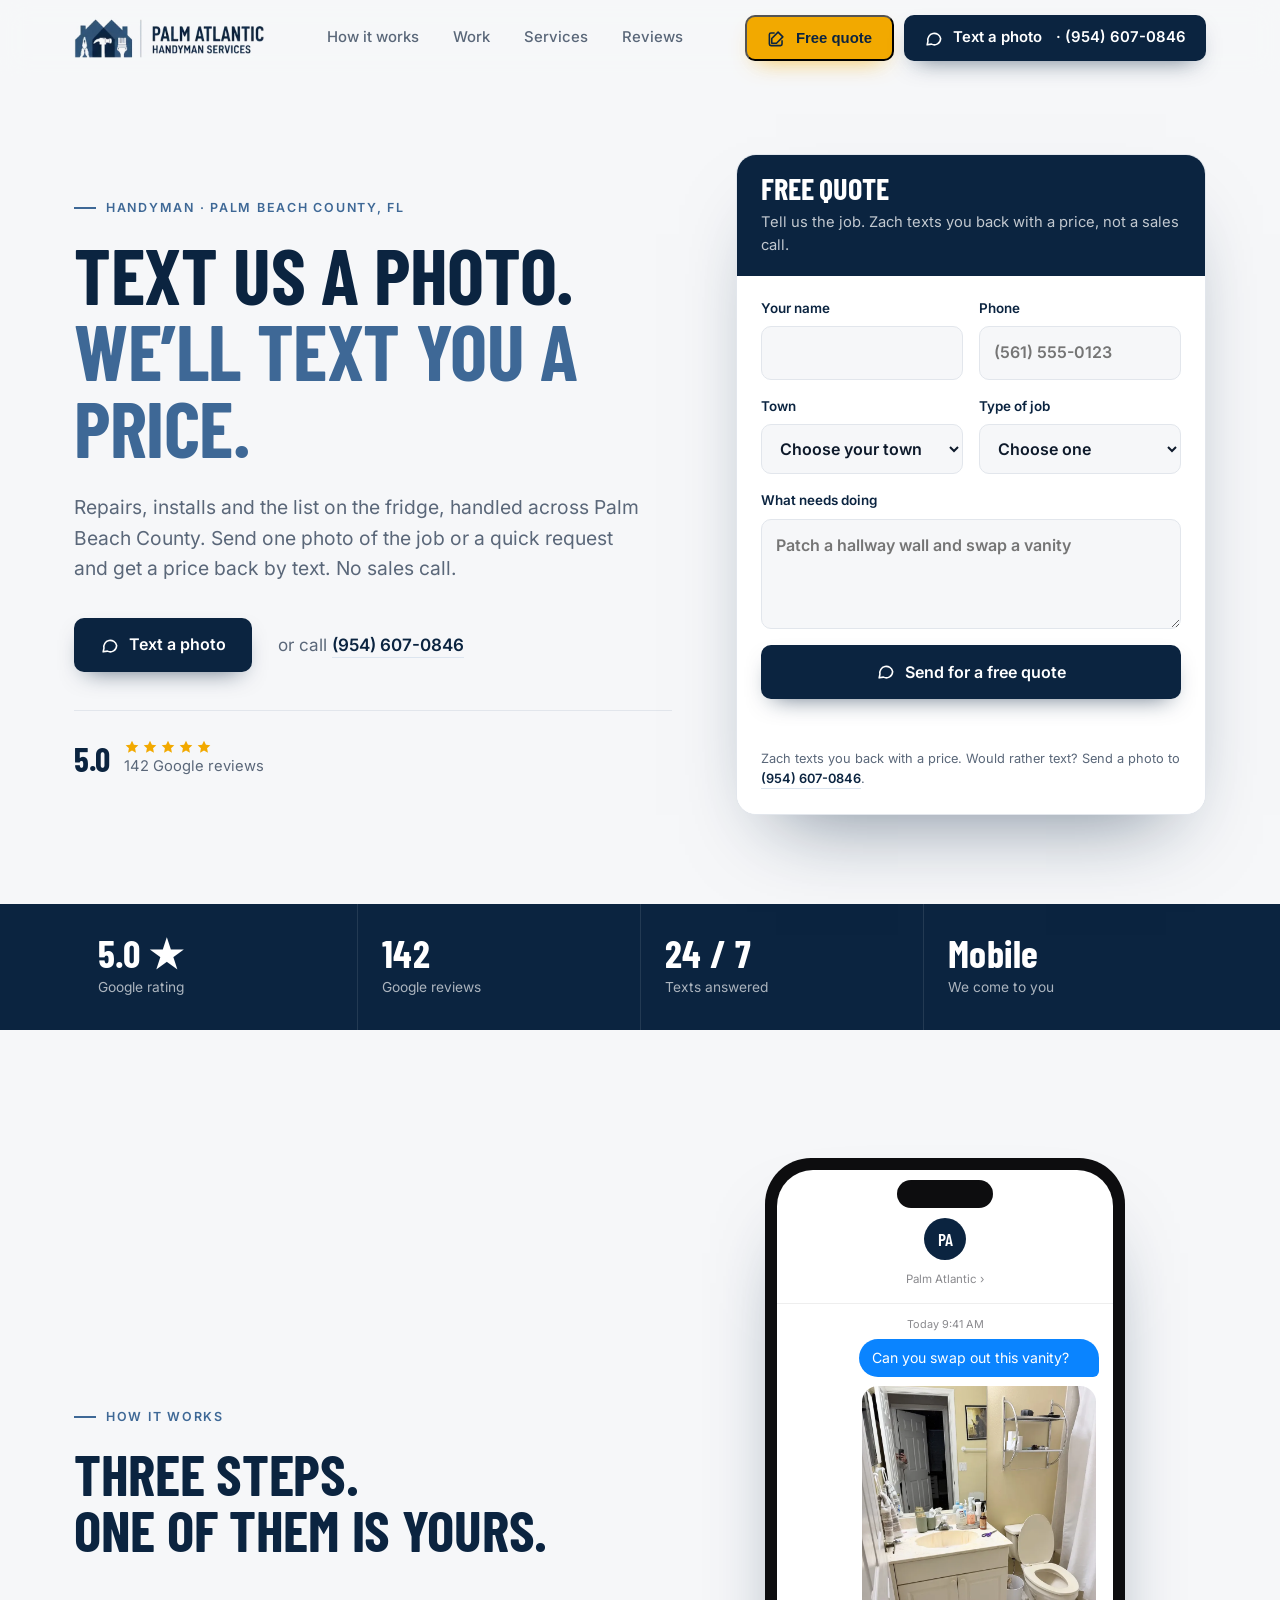
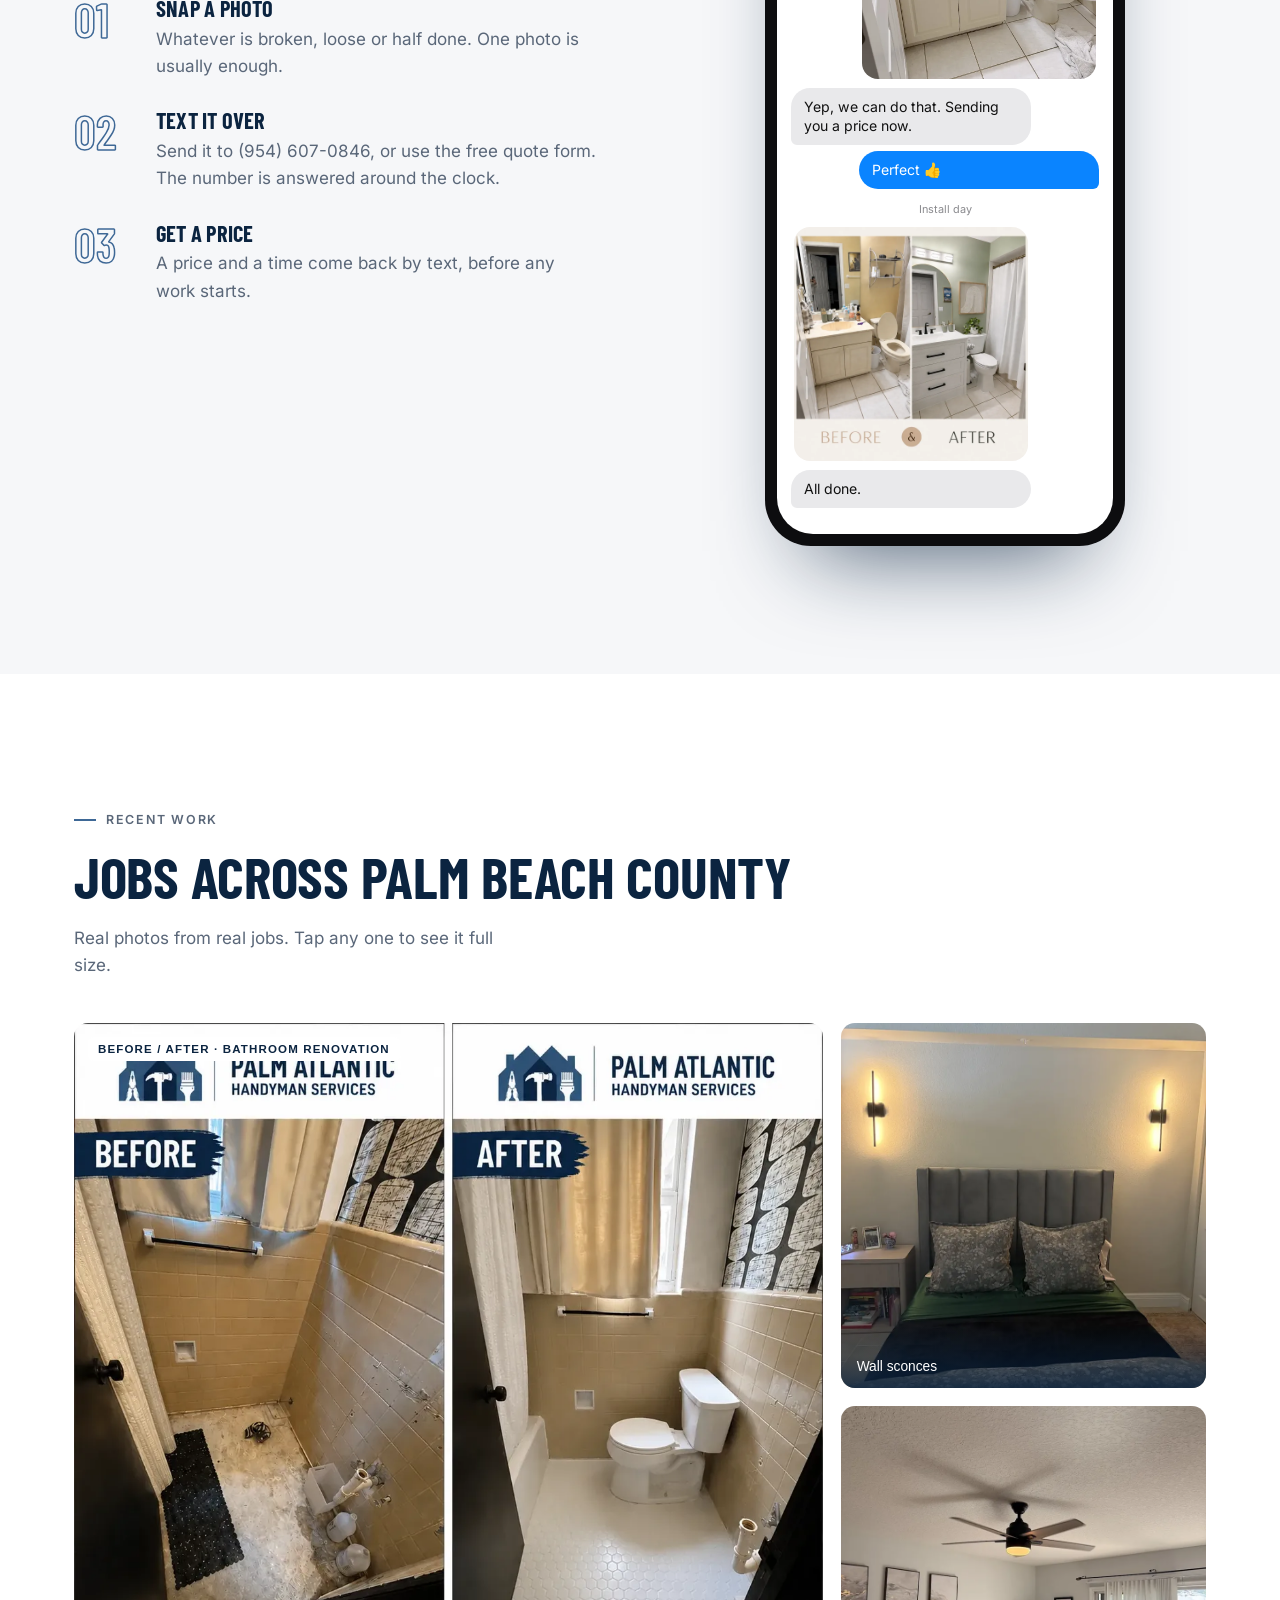
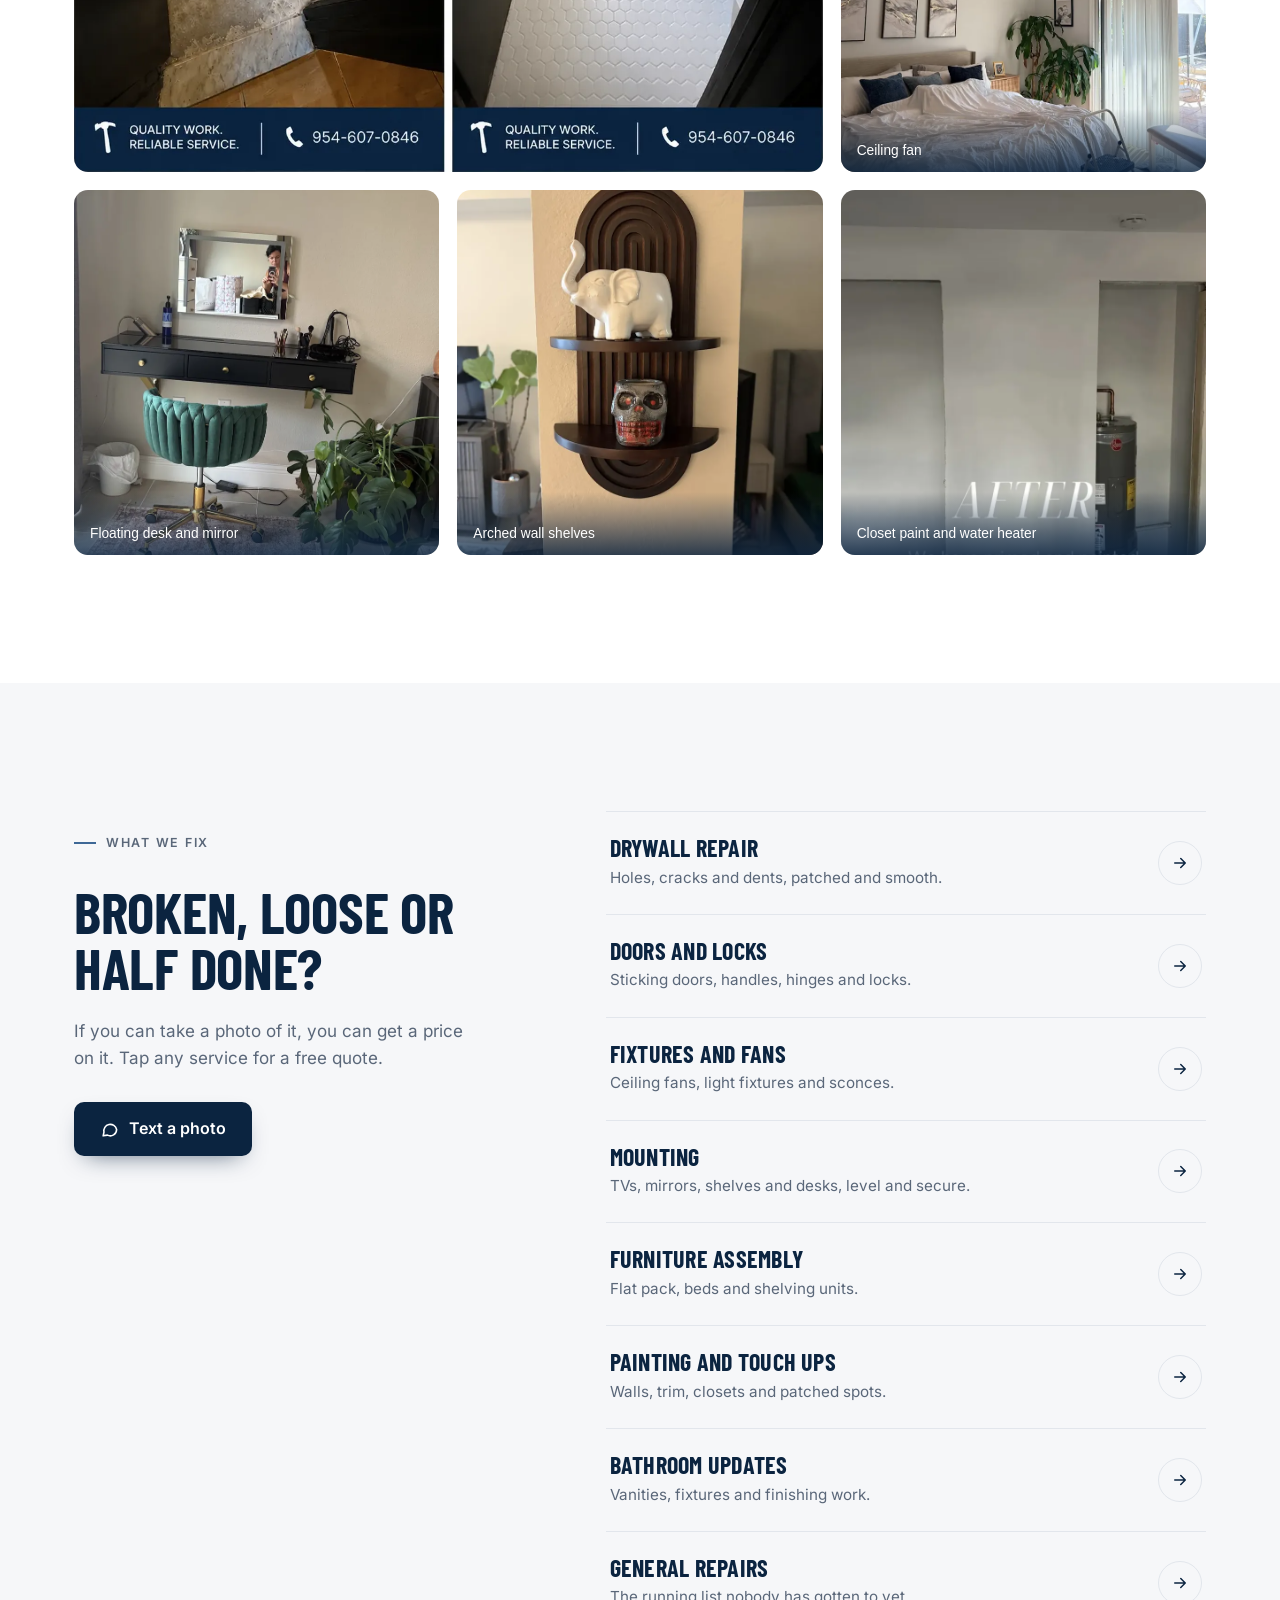
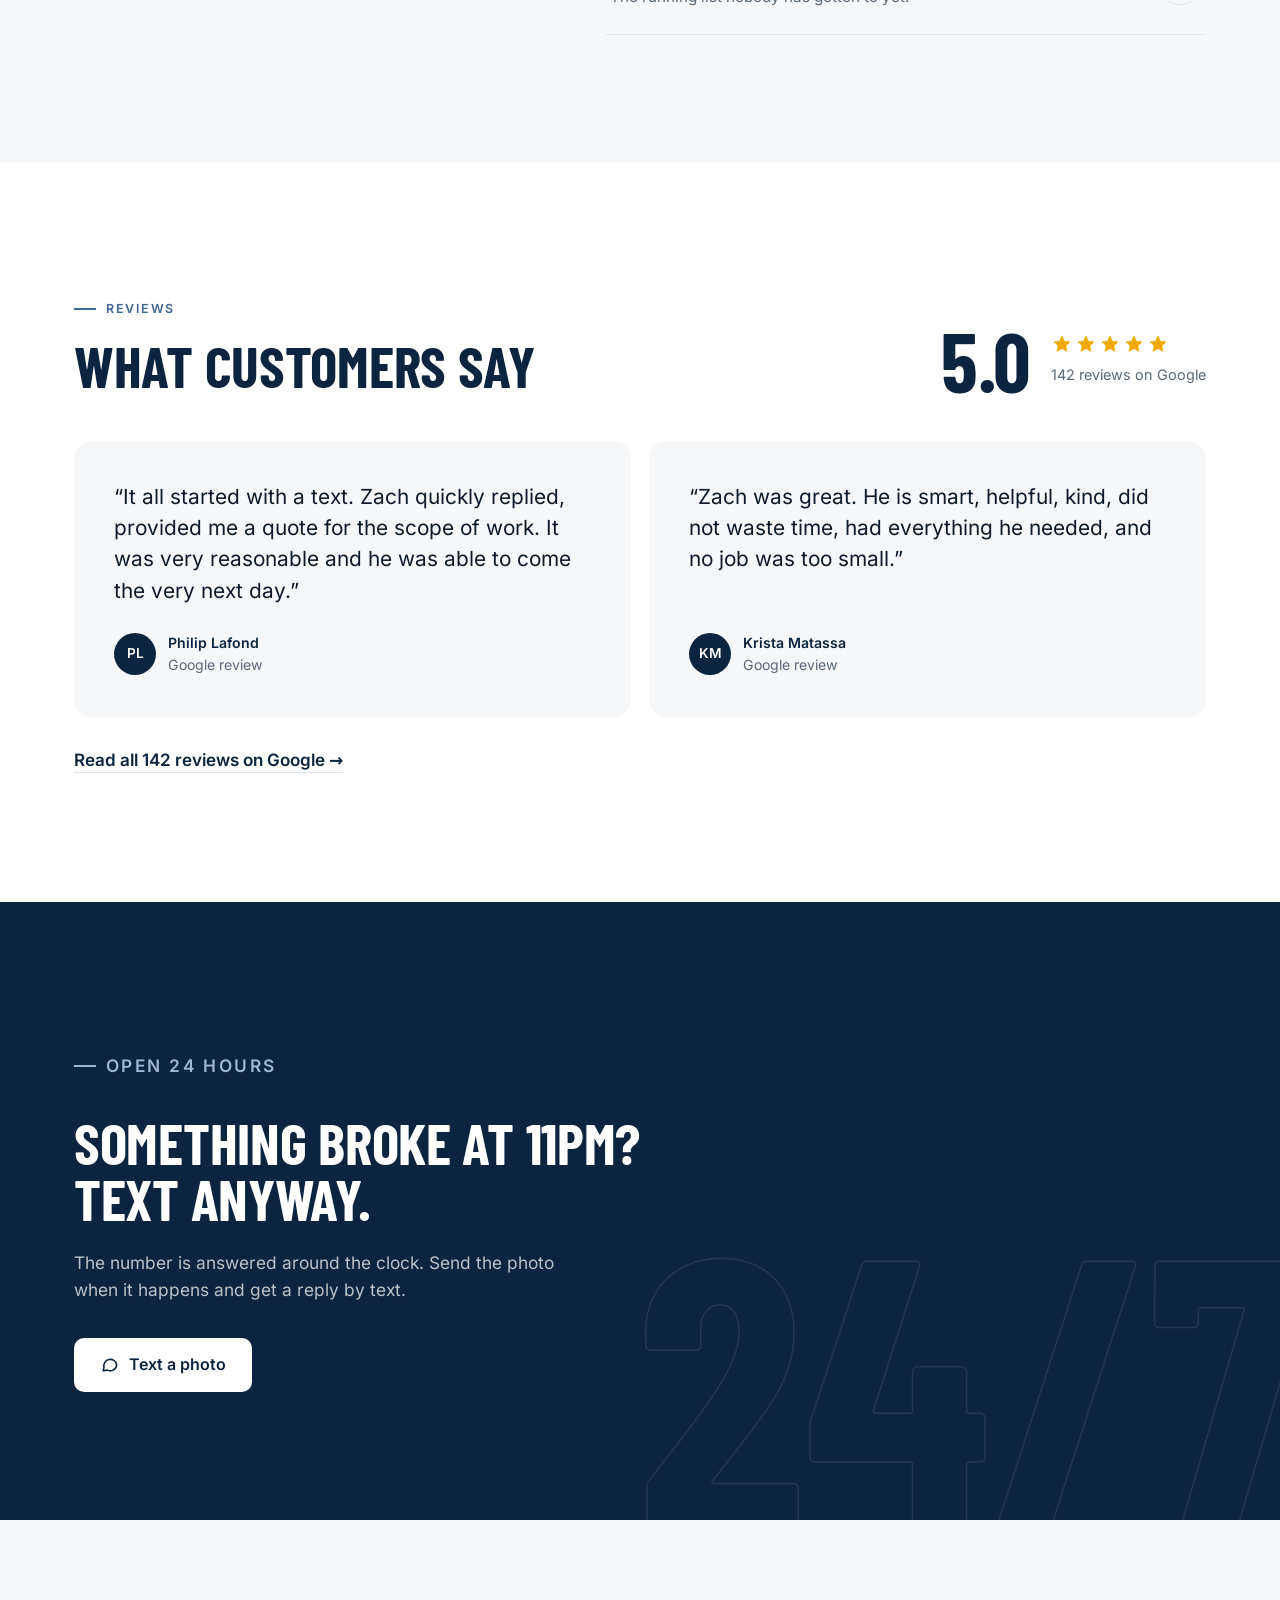
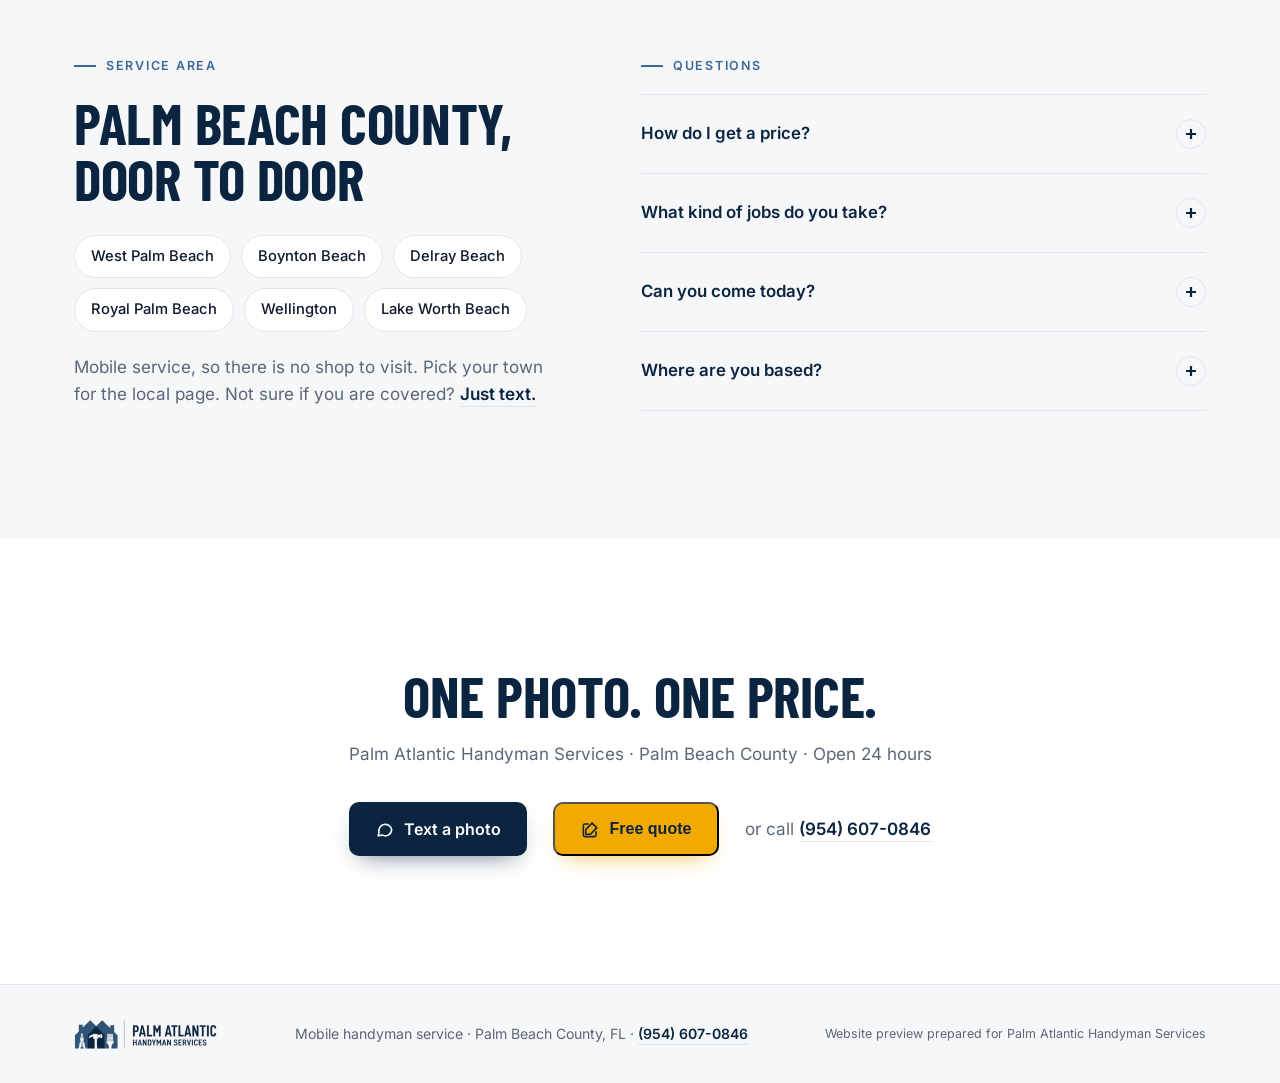
==== commit 9521dbc6: "Quote form on the front page (hero) instead of a pop-up Co-Authored-By: Claude Opus 5.5 <noreply@ant" ====
--- a/index.html
+++ b/index.html
@@ -40,7 +40,6 @@
       <p class="lede">Repairs, installs and the list on the fridge, handled across Palm Beach County. Send one photo of the job or a quick request and get a price back by text. No sales call.</p>
       <div class="cta-row" id="heroCta">
         <a class="btn btn-primary" href="sms:+19546070846"><svg><use href="#msg"/></svg>Text a photo</a>
-        <button class="btn btn-quote" type="button" data-quote><svg><use href="#quote"/></svg>Free quote</button>
         <span class="muted">or call <a class="link" href="tel:+19546070846">(954) 607-0846</a></span>
       </div>
       <div class="rating">
@@ -48,9 +47,23 @@
         <div><div class="stars" aria-label="5 out of 5 stars"><svg><use href="#star"/></svg><svg><use href="#star"/></svg><svg><use href="#star"/></svg><svg><use href="#star"/></svg><svg><use href="#star"/></svg></div>142 Google reviews</div>
       </div>
     </div>
-    <div class="hero-media rv">
-      <div class="frame"><img src="img/hero-ba-shower.webp" alt="Before and after of a bathroom renovation by Palm Atlantic Handyman Services" width="1100" height="1100" fetchpriority="high"></div>
-      <div class="tag"><i><svg viewBox="0 0 24 24"><circle cx="12" cy="12" r="9"/><path d="M12 7v5l3 2"/></svg></i><div><strong>Open 24 hours</strong>Text any time</div></div>
+    <div class="hero-form" id="quote">
+      <div class="hf-head"><h2>Free quote</h2><p>Tell us the job. Zach texts you back with a price, not a sales call.</p></div>
+      <form class="q" id="quoteform" data-site="s_c24e69eabbfb9b0d" data-biz="Palm Atlantic Handyman Services" novalidate>
+  <div class="row">
+    <label>Your name<input name="name" autocomplete="name" required></label>
+    <label>Phone<input name="phone" type="tel" inputmode="tel" autocomplete="tel" placeholder="(561) 555-0123" required></label>
+  </div>
+  <div class="row">
+    <label>Town<select name="city"><option value="">Choose your town</option><option>West Palm Beach</option><option>Boynton Beach</option><option>Delray Beach</option><option>Royal Palm Beach</option><option>Wellington</option><option>Lake Worth Beach</option><option>Other Palm Beach County</option></select></label>
+    <label>Type of job<select name="service"><option value="">Choose one</option><option>Drywall repair</option><option>Doors and locks</option><option>Fixtures and fans</option><option>Mounting</option><option>Furniture assembly</option><option>Painting and touch ups</option><option>Bathroom updates</option><option>General repairs</option><option>Something else</option></select></label>
+  </div>
+  <label>What needs doing<textarea name="details" placeholder="Patch a hallway wall and swap a vanity"></textarea></label>
+  <label class="hp" aria-hidden="true">Website<input name="website" tabindex="-1" autocomplete="off"></label>
+  <button class="btn btn-primary" type="submit"><svg><use href="#msg"/></svg>Send for a free quote</button>
+  <p class="form-ok" role="status" aria-live="polite"></p>
+  <p class="fine">Zach texts you back with a price. Would rather text? Send a photo to <a class="link" href="sms:+19546070846">(954) 607-0846</a>.</p>
+</form>
     </div>
   </div>
 </section>
@@ -96,7 +109,7 @@
       <p>Real photos from real jobs. Tap any one to see it full size.</p>
     </div>
     <div class="grid" id="gallery">
-      <figure class="cell feat rv" style="margin:0"><button type="button" class="tile" data-src="img/ba-vanity.webp" data-cap="Bathroom vanity replacement, before and after"><img src="img/ba-vanity.webp" alt="Before and after of a bathroom vanity replacement" width="1100" height="1100" loading="lazy"><span class="badge">Before / After · Vanity replacement</span></button></figure>
+      <figure class="cell feat rv" style="margin:0"><button type="button" class="tile" data-src="img/hero-ba-shower.webp" data-cap="Bathroom renovation, before and after"><img src="img/hero-ba-shower.webp" alt="Before and after of a bathroom renovation by Palm Atlantic Handyman Services" width="1100" height="1100" loading="lazy"><span class="badge">Before / After · Bathroom renovation</span></button></figure>
       <figure class="cell rv" style="margin:0"><button type="button" class="tile" data-src="img/sconces.webp" data-cap="Wall sconces installed"><img src="img/sconces.webp" alt="Bedroom with newly installed wall sconces beside the headboard" width="825" height="1100" loading="lazy"><figcaption>Wall sconces</figcaption></button></figure>
       <figure class="cell rv" style="margin:0"><button type="button" class="tile" data-src="img/fan.webp" data-cap="Ceiling fan installed"><img src="img/fan.webp" alt="Bedroom with a newly installed ceiling fan" width="825" height="1100" loading="lazy"><figcaption>Ceiling fan</figcaption></button></figure>
       <figure class="cell rv" style="margin:0"><button type="button" class="tile" data-src="img/desk.webp" data-cap="Floating desk and mirror mounted"><img src="img/desk.webp" alt="Wall-mounted floating desk and mirror" width="825" height="1100" loading="lazy"><figcaption>Floating desk and mirror</figcaption></button></figure>
@@ -126,31 +139,6 @@
     </div>
     <div class="quotes"><blockquote class="quote rv"><p>“It all started with a text. Zach quickly replied, provided me a quote for the scope of work. It was very reasonable and he was able to come the very next day.”</p><footer><span class="av">PL</span><span><strong>Philip Lafond</strong>Google review</span></footer></blockquote><blockquote class="quote rv"><p>“Zach was great. He is smart, helpful, kind, did not waste time, had everything he needed, and no job was too small.”</p><footer><span class="av">KM</span><span><strong>Krista Matassa</strong>Google review</span></footer></blockquote></div>
     <p style="margin-top:30px"><a class="link" href="https://www.google.com/search?q=Palm+Atlantic+Handyman+Services+reviews" target="_blank" rel="noopener">Read all 142 reviews on Google →</a></p>
-  </div>
-</section>
-<section class="quote-sec" id="quote">
-  <div class="wrap quote-grid">
-    <div class="intro rv">
-      <p class="kicker">Free quote</p>
-      <h2>Tell us the job. Get a price back.</h2>
-      <p>Name, number and what needs doing across Palm Beach County. Zach texts you back with a real number, not a sales call.</p>
-      <p class="alt">Rather send a photo? Text <a href="sms:+19546070846">(954) 607-0846</a>.</p>
-    </div>
-    <div class="rv"><form class="q" id="quoteform" data-site="s_c24e69eabbfb9b0d" data-biz="Palm Atlantic Handyman Services" novalidate>
-  <div class="row">
-    <label>Your name<input name="name" autocomplete="name" required></label>
-    <label>Phone<input name="phone" type="tel" inputmode="tel" autocomplete="tel" placeholder="(561) 555-0123" required></label>
-  </div>
-  <div class="row">
-    <label>Town<select name="city"><option value="">Choose your town</option><option>West Palm Beach</option><option>Boynton Beach</option><option>Delray Beach</option><option>Royal Palm Beach</option><option>Wellington</option><option>Lake Worth Beach</option><option>Other Palm Beach County</option></select></label>
-    <label>Type of job<select name="service"><option value="">Choose one</option><option>Drywall repair</option><option>Doors and locks</option><option>Fixtures and fans</option><option>Mounting</option><option>Furniture assembly</option><option>Painting and touch ups</option><option>Bathroom updates</option><option>General repairs</option><option>Something else</option></select></label>
-  </div>
-  <label>What needs doing<textarea name="details" placeholder="Patch a hallway wall and swap a vanity"></textarea></label>
-  <label class="hp" aria-hidden="true">Website<input name="website" tabindex="-1" autocomplete="off"></label>
-  <button class="btn btn-primary" type="submit"><svg><use href="#msg"/></svg>Send for a free quote</button>
-  <p class="form-ok" role="status" aria-live="polite"></p>
-  <p class="fine">Zach texts you back with a price. Would rather text? Send a photo to <a class="link" href="sms:+19546070846">(954) 607-0846</a>.</p>
-</form></div>
   </div>
 </section>
 <section class="night">
@@ -200,25 +188,6 @@
   <a class="btn btn-ghost" href="sms:+19546070846">Text</a>
   <button class="btn btn-quote" type="button" data-quote>Free quote</button>
 </div>
-
-<dialog class="qm" id="quoteModal" aria-labelledby="qmTitle">
-  <div class="qm-head"><div><h2 id="qmTitle">Free quote</h2><p>Zach texts you back with a price.</p></div><button class="qm-x" type="button" aria-label="Close" data-close>✕</button></div>
-  <form class="q" id="quoteformModal" data-site="s_c24e69eabbfb9b0d" data-biz="Palm Atlantic Handyman Services" novalidate>
-  <div class="row">
-    <label>Your name<input name="name" autocomplete="name" required></label>
-    <label>Phone<input name="phone" type="tel" inputmode="tel" autocomplete="tel" placeholder="(561) 555-0123" required></label>
-  </div>
-  <div class="row">
-    <label>Town<select name="city"><option value="">Choose your town</option><option>West Palm Beach</option><option>Boynton Beach</option><option>Delray Beach</option><option>Royal Palm Beach</option><option>Wellington</option><option>Lake Worth Beach</option><option>Other Palm Beach County</option></select></label>
-    <label>Type of job<select name="service"><option value="">Choose one</option><option>Drywall repair</option><option>Doors and locks</option><option>Fixtures and fans</option><option>Mounting</option><option>Furniture assembly</option><option>Painting and touch ups</option><option>Bathroom updates</option><option>General repairs</option><option>Something else</option></select></label>
-  </div>
-  <label>What needs doing<textarea name="details" placeholder="Patch a hallway wall and swap a vanity"></textarea></label>
-  <label class="hp" aria-hidden="true">Website<input name="website" tabindex="-1" autocomplete="off"></label>
-  <button class="btn btn-primary" type="submit"><svg><use href="#msg"/></svg>Send for a free quote</button>
-  <p class="form-ok" role="status" aria-live="polite"></p>
-  <p class="fine">Zach texts you back with a price. Would rather text? Send a photo to <a class="link" href="sms:+19546070846">(954) 607-0846</a>.</p>
-</form>
-</dialog>
 <div class="lb" id="lb" role="dialog" aria-modal="true" aria-label="Photo viewer">
   <button class="x" type="button" aria-label="Close">✕</button>
   <button class="pv" type="button" aria-label="Previous photo">‹</button>
--- a/site.css
+++ b/site.css
@@ -227,13 +227,21 @@
 form.q .form-ok.err{color:#B3261E}
 form.q .form-ok.good{color:#1B6B3A;font-weight:600}
 form.q .fine{font-size:.8rem;color:var(--muted)}
-dialog.qm{border:0;padding:0;background:transparent;width:min(560px,calc(100vw - 24px));max-height:calc(100dvh - 24px);overflow:auto}
-dialog.qm::backdrop{background:rgba(6,16,30,.72)}
-dialog.qm .qm-head{display:flex;justify-content:space-between;align-items:center;gap:16px;background:var(--navy);color:#fff;border-radius:18px 18px 0 0;padding:18px 22px}
-dialog.qm .qm-head h2{color:#fff;font-size:1.9rem}
-dialog.qm .qm-head p{color:rgba(255,255,255,.7);font-size:.88rem}
-dialog.qm .qm-x{width:44px;height:44px;border-radius:50%;border:1px solid rgba(255,255,255,.3);background:transparent;color:#fff;font-size:1.2rem;cursor:pointer;flex:none}
-dialog.qm form.q{border-radius:0 0 18px 18px;box-shadow:none}
+/* quote form on the front page (hero), not a pop-up */
+.hero-form{background:#fff;border:1px solid var(--line);border-radius:20px;overflow:hidden;box-shadow:0 40px 80px -40px rgba(11,36,64,.55);scroll-margin-top:96px}
+.hero-form .hf-head{background:var(--navy);color:#fff;padding:18px 24px}
+.hero-form .hf-head h2{color:#fff;font-size:1.9rem;line-height:1.05}
+.hero-form .hf-head p{color:rgba(255,255,255,.75);font-size:.92rem;margin:6px 0 0}
+.hero-form form.q{border-radius:0;box-shadow:none;padding:22px 24px 24px}
+/* phones: the form comes right after the headline, before the intro and buttons */
+@media(max-width:959px){
+.hero-grid{gap:0}
+.hero-grid>div:first-child{display:contents}
+.hero .crumb{order:0}.hero .kicker{order:1}.hero h1{order:2}.hero-form{order:3;margin:22px 0 30px}
+.hero .lede{order:4}.hero .cta-row{order:5}.hero .rating{order:6}
+.hero-form .hf-head{padding:14px 18px}.hero-form .hf-head h2{font-size:1.6rem}
+.hero-form form.q{padding:18px}
+}
 .towns a{text-decoration:none;display:block}
 .towns li:has(a):hover{border-color:var(--navy)}
 .crumb{font-size:.85rem;color:var(--muted);margin-bottom:14px}
